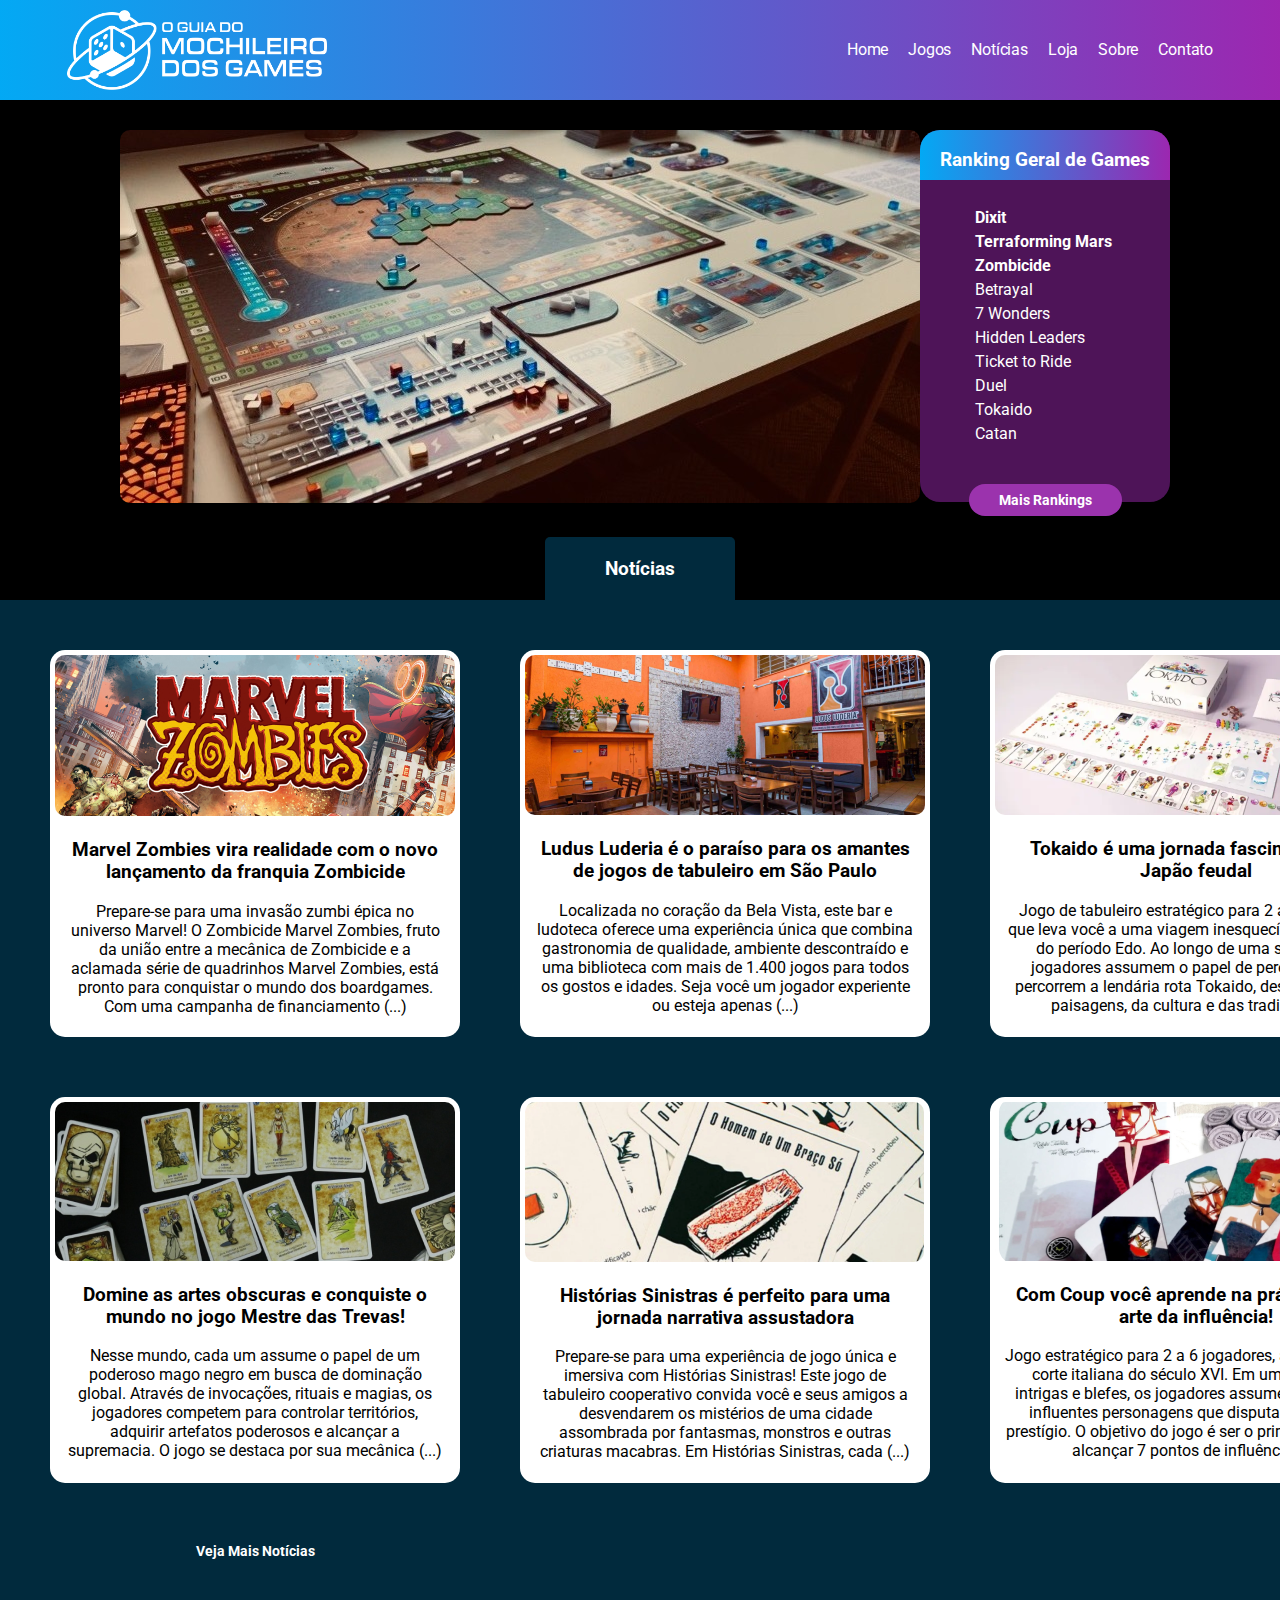
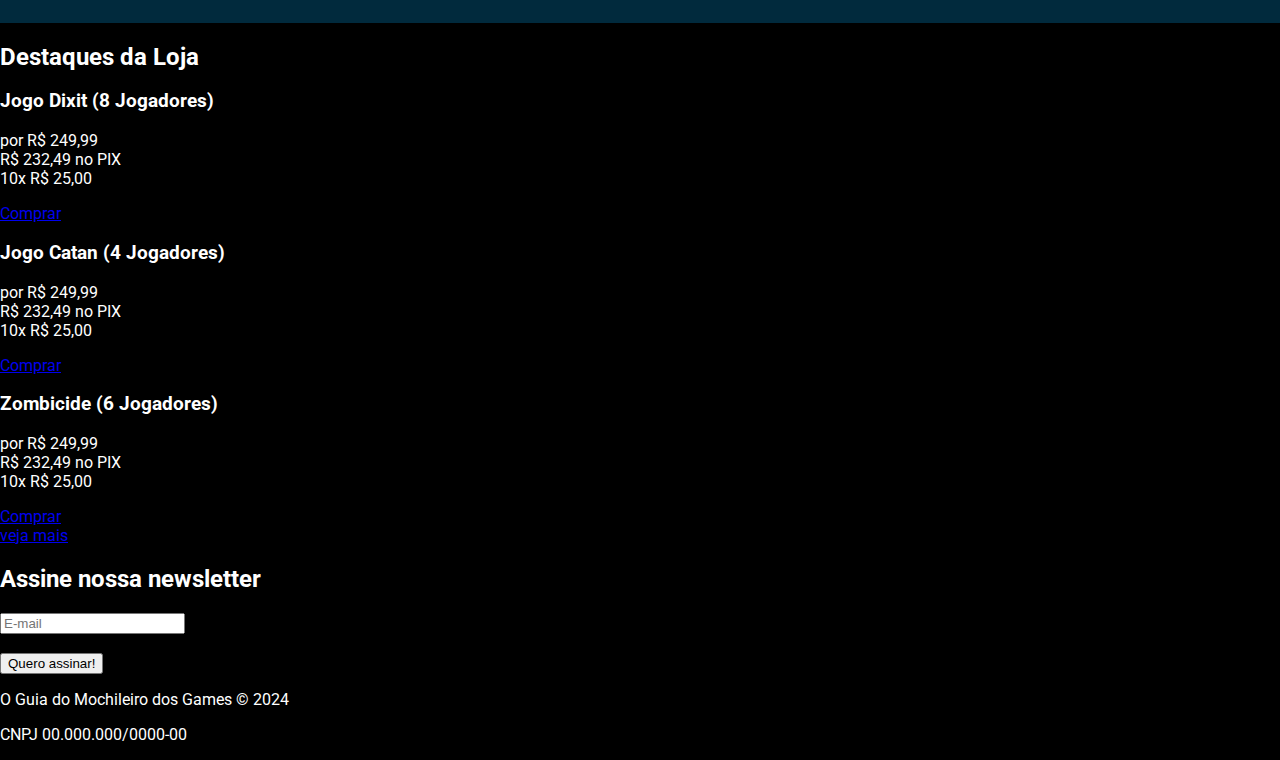
==== index.html @ 2994aa9e "imagens css noticias" ====
<!DOCTYPE html>
<html lang="en">
<head>
    <meta charset="UTF-8">
    <meta name="viewport" content="width=device-width, initial-scale=1.0">
    <meta name="keywords" content="games, jogos, jogos de tabuleiro, boardgames">
    <meta name="description" content="O Guia do Mochileiro dos Games é o seu guia para conhecer os melhores jogos de tabuleiro!">

    <title>O Guia do Mochileiro dos Games - Seu portal de jogos de tabuleiro!</title>
    <link rel="stylesheet" href="styles/styles.css">
    
    <!-- Google Fonts: Roboto Regular 400 -->
    <link rel="preconnect" href="https://fonts.googleapis.com">
    <link rel="preconnect" href="https://fonts.gstatic.com" crossorigin>
    <link href="https://fonts.googleapis.com/css2?family=Roboto&display=swap" rel="stylesheet">
</head>

<body>

    <header>
        <img class="logo-header" src="images/Logo-NegativeWhite.png" alt="Logo Guia do Mochileiro dos Games">
        <nav>
            <ul class="navbar">
                <li><a href="index.html">Home</a></li>
                <li><a href="jogos.html" target="_self">Jogos</a></li>
                <li><a href="noticias.html" target="_self">Notícias</a></li>
                <li><a href="loja.html" target="_self">Loja</a></li>
                <li><a href="sobre.html" target="_self">Sobre</a></li>
                <li><a href="contato.html" target="_self">Contato</a></li>
            </ul>
        </nav>
    </header>

    <main>
        <section class="container-jogos-home">

            <div class="imagem-container">
                  <img src="images/terraforming-mars-image.jpg" alt="Jogo Terraforming Mars">
            </div>

            <div class="ranking-home">
                <div class="titulo-ranking">
                    <h3 class="titulo-ranking-text">Ranking Geral de Games</h3>
                </div>
                <div class="corpo-ranking">
                    <ul>
                        <li class="top-ranking">Dixit</li>
                        <li class="top-ranking">Terraforming Mars</li>
                        <li class="top-ranking">Zombicide</li>
                        <li class="linha-ranking">Betrayal</li>
                        <li class="linha-ranking">7 Wonders</li>
                        <li class="linha-ranking">Hidden Leaders</li>
                        <li class="linha-ranking">Ticket to Ride</li>
                        <li class="linha-ranking">Duel</li>
                        <li class="linha-ranking">Tokaido</li>
                        <li class="linha-ranking">Catan</li>
                    </ul>

                    <div class="botao-home">
                        <a class ="linha-botao-jogos" href="jogos/ranking.html" target="_self">Mais Rankings</a>
                    </div>
                </div>

                
            </div>
        </section>


        <section>
            <article>
                <div class="titulo-noticias">
                <div class="item"> </div>
                <div class="item2"><h3>Notícias</h3></div>
                <div class="item"> </div>
                </div>
                
                <div class="noticias-article">
                <div class="noticia">
                    <img class="img-noticia" src="images/marvel-zombies3.png" alt="Imagem jogo zumbicide marvel">
                        <div class ="text-noticia">
                            <h3>Marvel Zombies vira realidade com o novo lançamento da franquia Zombicide</h3>
                            <p>Prepare-se para uma invasão zumbi épica no universo Marvel! 
                            O Zombicide Marvel Zombies, fruto da união entre a mecânica de Zombicide e a 
                            aclamada série de quadrinhos Marvel Zombies, está pronto para conquistar o mundo 
                            dos boardgames. Com uma campanha de financiamento (...) </p>
                        </div>
                </div>

                <div class="noticia">
                    <img class="img-noticia" src="images/ludus-luderia1.png" alt="Imagem da Ludus Luderia">
                        <div class ="text-noticia">
                            <h3>Ludus Luderia é o paraíso para os amantes de jogos de tabuleiro em São Paulo</h3>
                            <p>Localizada no coração da Bela Vista, este bar e ludoteca oferece uma experiência 
                            única que combina gastronomia de qualidade, ambiente descontraído e uma biblioteca com 
                            mais de 1.400 jogos para todos os gostos e idades. Seja você um jogador experiente ou 
                            esteja apenas (...) </p>
                        </div>
                </div>

                <div class="noticia">
                    <img class="img-noticia" src="images/tokaido1.png" alt="Imagem jogo Tokaido">
                        <div class ="text-noticia">
                            <h3>Tokaido é uma jornada fascinante pelo Japão feudal</h3>
                            <p>Jogo de tabuleiro estratégico para 2 a 4 jogadores que leva você a uma viagem inesquecível 
                            pelo Japão do período Edo. Ao longo de uma semana, os jogadores assumem o papel de peregrinos 
                            que percorrem a lendária rota Tokaido, desfrutando das paisagens, da cultura e das tradições (...) </p>
                        </div>
                </div>

                <div class="noticia">
                    <img class="img-noticia" src="images/mestre-trevas1.png" alt="Imagem jogo Sim Mestre das Trevas">
                        <div class ="text-noticia">
                            <h3>Domine as artes obscuras e conquiste o mundo no jogo Mestre das Trevas!</h3>
                            <p>Nesse mundo, cada um assume o papel de um poderoso mago negro em busca de dominação global. 
                            Através de invocações, rituais e magias, os jogadores competem para controlar territórios, adquirir 
                            artefatos poderosos e alcançar a supremacia. O jogo se destaca por sua mecânica (...) </p>
                        </div>
                </div>

                <div class="noticia">
                    <img class="img-noticia" src="images/historias-sinistras1.png" alt="Imagem jogo Histórias Sinistras">
                        <div class ="text-noticia">
                            <h3>Histórias Sinistras é perfeito para uma jornada narrativa assustadora</h3>
                            <p>Prepare-se para uma experiência de jogo única e imersiva com Histórias Sinistras! Este jogo de 
                            tabuleiro cooperativo convida você e seus amigos a desvendarem os mistérios de uma cidade assombrada 
                            por fantasmas, monstros e outras criaturas macabras. Em Histórias Sinistras, cada (...) </p>
                        </div>
                </div>

                <div class="noticia">
                    <img class="img-noticia" src="images/coup1.png" alt="Imagem jogo Coup">
                        <div class ="text-noticia">
                            <h3>Com Coup você aprende na prática a pura arte da influência!</h3>
                            <p>Jogo estratégico para 2 a 6 jogadores, ambientado na corte italiana do século XVI. Em um cenário de 
                            intrigas e blefes, os jogadores assumem o papel de influentes personagens que disputam o poder e prestígio. 
                            O objetivo do jogo é ser o primeiro jogador a alcançar 7 pontos de influência (...) </p>
                        </div>
                </div>

                <div class="botao-home">
                    <a href="noticias.html" target="_self">Veja Mais Notícias</a>
                </div>
            </div>
            </article>

            <article>
                <h2 class="titulo-destaques">Destaques da Loja</h2>

                <div class="loja-jogo1">
                    <h3 class="titulo-jogo1">Jogo Dixit (8 Jogadores)</h3>
                    <p>por R$ 249,99 <br>
                    R$ 232,49 no PIX <br>
                    10x R$ 25,00</p>
                    
                    <div class="botao-home-comprar">
                        <a href="loja.html" target="_self">Comprar</a>
                    </div>
                </div>

                <div class="loja-jogo2">
                    <h3 class="titulo-jogo2">Jogo Catan (4 Jogadores)</h3>
                    <p>por R$ 249,99 <br>
                    R$ 232,49 no PIX <br>
                    10x R$ 25,00</p>
                    
                    <div class="botao-home-comprar">
                        <a href="loja.html" target="_self">Comprar</a>
                    </div>
                </div>

                <div class="loja-jogo3">
                    <h3 class="titulo-jogo3">Zombicide (6 Jogadores)</h3>
                    <p>por R$ 249,99 <br>
                    R$ 232,49 no PIX <br>
                    10x R$ 25,00</p>
                    
                    <div class="botao-home-comprar">
                        <a href="loja.html" target="_self">Comprar</a>
                    </div>
                </div>


                <div><a href="loja.html" target="_self">veja mais</a></div>
            </article>

            <aside>
                <h2 class="titulo-newsletter">Assine nossa newsletter</h2>
                <form action="/action_page.php">
                    <input type="text" id="lname" name="lname" placeholder="E-mail"><br><br>
                    <input type="submit" value="Quero assinar!">
                </form> 
            </aside>

        </section>
    </main>


    <footer>
        <p>O Guia do Mochileiro dos Games &copy; 2024</p>
        <p>CNPJ 00.000.000/0000-00</p>
    </footer>
</body>
</html>
---- styles/styles.css ----
body{
    margin: 0;
    padding: 0;
    background-color: black;
    font-family: 'Roboto', sans-serif;
    color: white;
}

header{
    display: flex;
    width: auto;
    height: 100px;
    justify-content: center;
    align-items: center;
    gap: 480px; /*gap entre o logo e o menu*/
    flex-shrink: 0;
    background: var(--Degrad, linear-gradient(90deg, #03A9F4 -0.14%, #9C27B0 100.14%));
}

.logo-header{
    width: 260px;
    height: 79.857px;
    justify-content: center;
    align-items: center;
    flex-shrink: 0;
}

.navbar{
    display: flex;
    gap: 20px;
    list-style-type: none;
    color: #FFF;
    text-align: center;
    font-family: Roboto;
    font-size: 16px;
    font-style: normal;
    font-weight: 400;
    line-height: 150%; /* 24px */
    letter-spacing: -0.176px;
}

.navbar a {
    text-decoration: none;
    color: inherit;
}


.container-jogos-home{
    display: grid;
    grid-template-columns: 4fr 1fr;
    grid-template-rows: 1fr;
    margin: 30px 120px;
}

.imagem-container img{
    border-radius: 10px;    
  }

  .ranking-home{
    padding: 0;
    width: 250px;
    height: 372px;
    border-radius: 20px;
    background: #4E1458;
  }

  .top-ranking{
    font-weight: bold;
  }

  .titulo-ranking{
    text-align: center;
    width: 250px;
    height: 50px;
    border-radius: 20px 20px 0px 0px;
    background: var(--Degrad, linear-gradient(90deg, #03A9F4 -0.14%, #9C27B0 100.14%));
    margin: 0;
  }

  .titulo-ranking-text {
    margin: 0;
    padding: 1em;
  }

  .corpo-ranking {
    font-size: 16px;
    padding: 10px 15px;
    display: grid;
    grid-template-columns: 1fr;
    grid-template-rows: 4fr 2fr;
}

  .corpo-ranking li{
    list-style-type: none;
    line-height: 1.5;
  }


  .botao-home {
    padding: 30px;
    text-align: center;
    font-family: Roboto;
    font-size: 14px;
    font-weight: 700;
    line-height: 120%;
  }

  .linha-botao-jogos{
    background-color: #9b33ad;
    padding: 8px 30px;
    border-radius:80px;
    text-align: center;
  }

  .linha-botao-jogos:hover{
    background-color: #552ce9;
    transition-delay: 0.07s;
  }

  .botao-home a {
    text-decoration: none;
    color: inherit;
  }

  .titulo-noticias{
    display: grid;
    grid-template-columns: 2fr 2fr 2fr;
    grid-template-rows: 1fr;
    justify-items: center;
  }


  .item2{
    background-color: #012A3D;
    border-radius: 5px 5px 0px 0px;
    padding: 2px 60px;
  }

  .item{
    background-color: black;
  }

  .noticias-article{
    display: grid;
    grid-template-columns: 1fr 1fr 1fr;
    grid-template-rows: 5fr 5fr 1fr;
    background-color: #012A3D;
    padding: 20px;
  }

  .img-noticia{
    border-radius: 10px;
  }

  .noticia{
    background-color: white;
    margin: 30px;
    padding: 5px;
    border-radius: 15px;
    color: black;
  }
  

  .text-noticia{
    margin: 10px;
    text-align: center;
  }
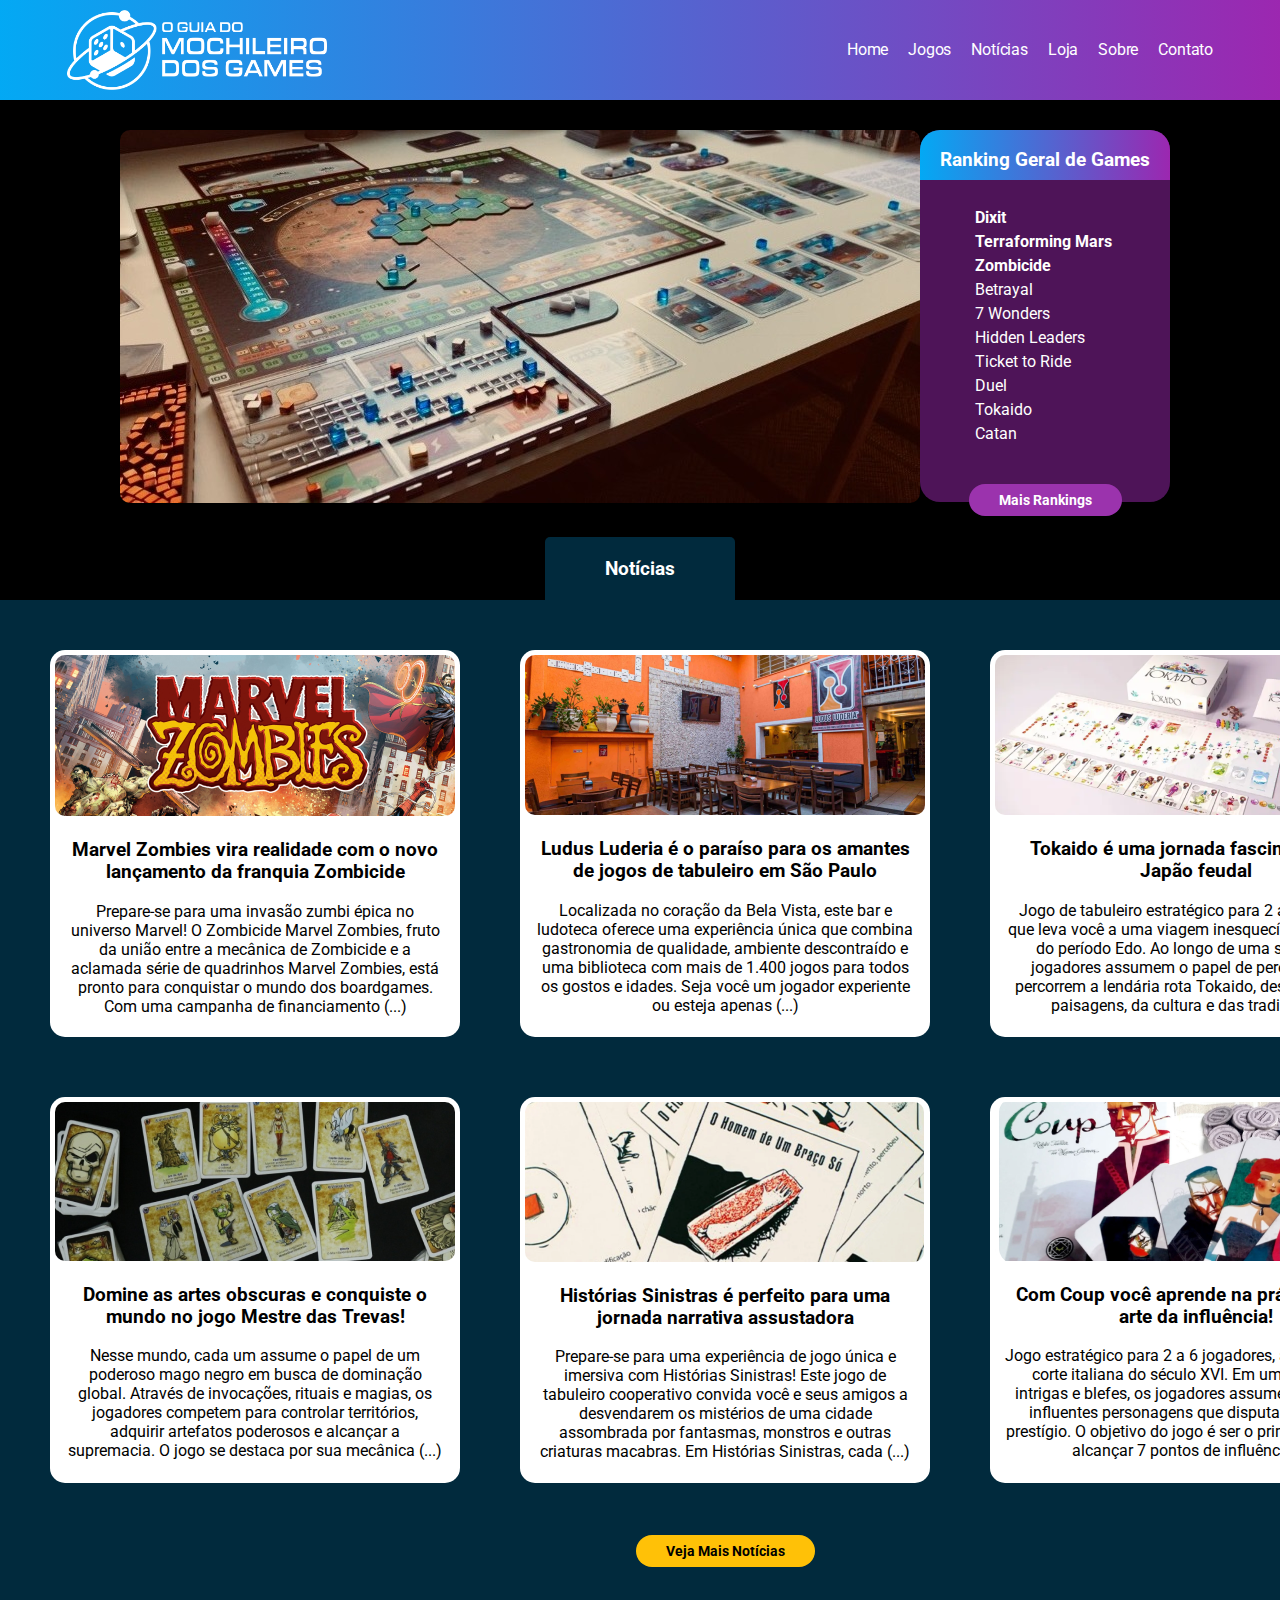
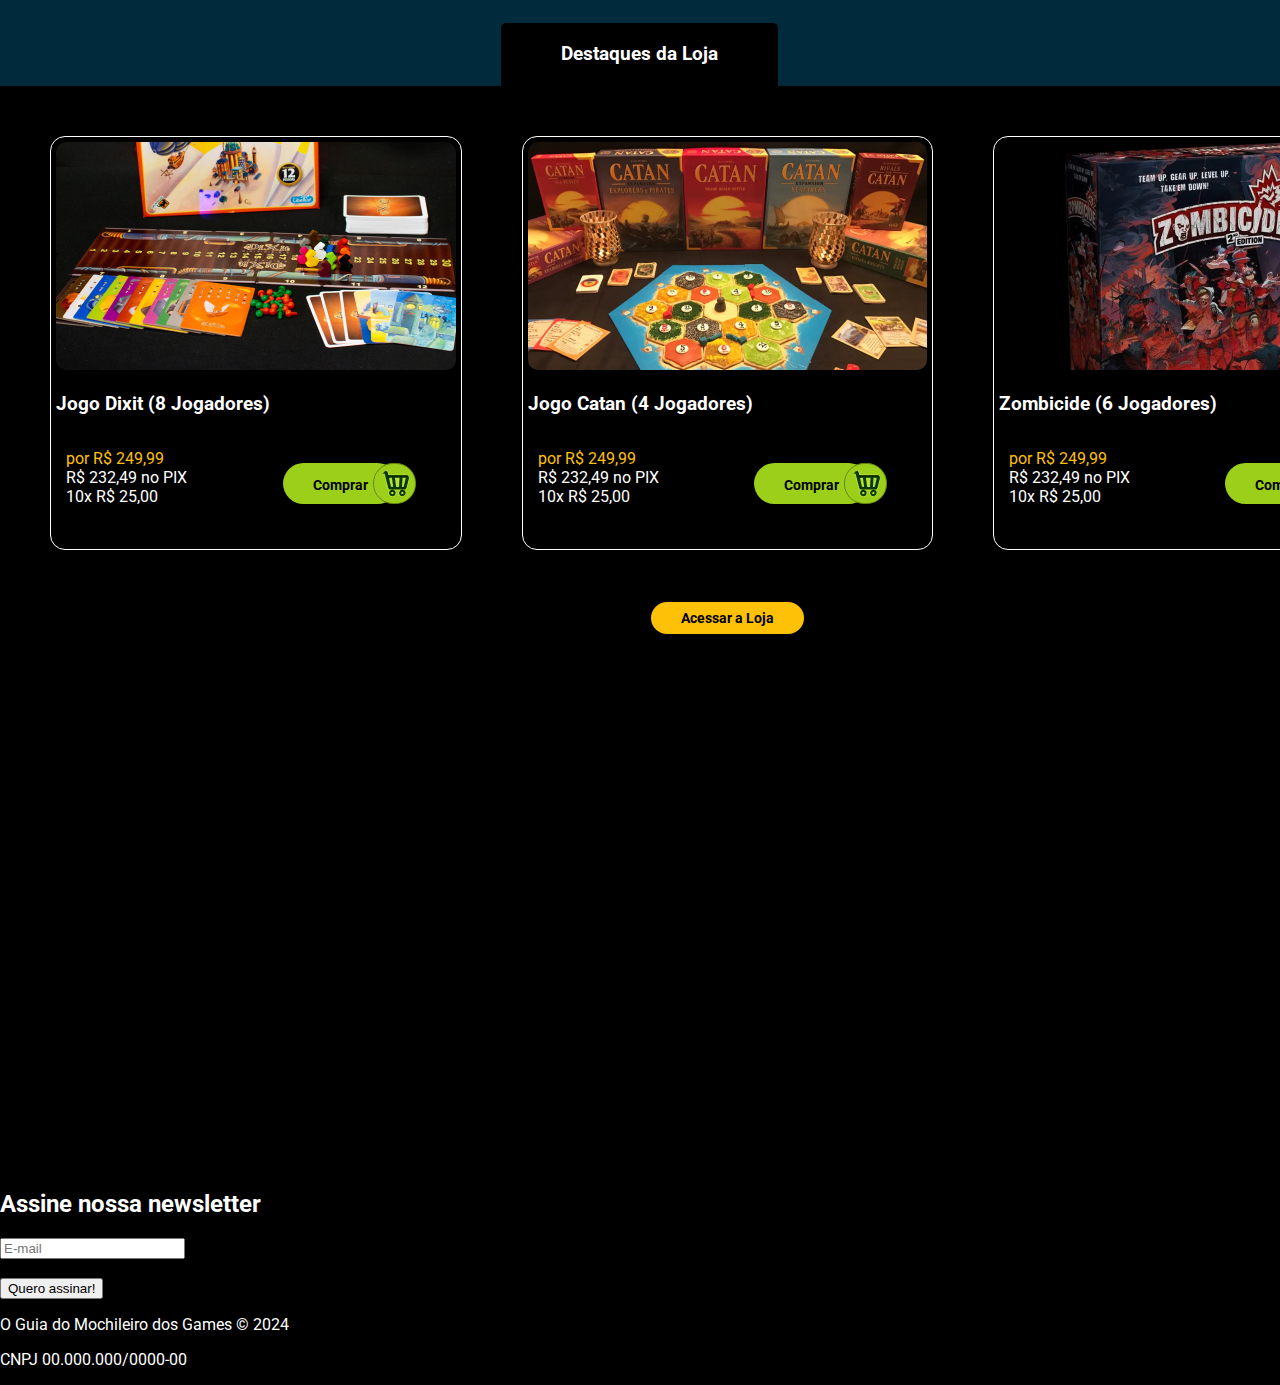
==== commit 2676a2e5: "ajustes no site em css" ====
--- a/index.html
+++ b/index.html
@@ -69,9 +69,9 @@
         <section>
             <article>
                 <div class="titulo-noticias">
-                <div class="item"> </div>
-                <div class="item2"><h3>Notícias</h3></div>
-                <div class="item"> </div>
+                    <div class="item"> </div>
+                    <div class="item2"><h3>Notícias</h3></div>
+                    <div class="item"> </div>
                 </div>
                 
                 <div class="noticias-article">
@@ -137,50 +137,75 @@
                         </div>
                 </div>
 
-                <div class="botao-home">
-                    <a href="noticias.html" target="_self">Veja Mais Notícias</a>
-                </div>
+                    <div> </div>
+                    <div class="botao-home-2">
+                        <a class ="linha-botao-jogos-2" href="noticias.html" target="_self">Veja Mais Notícias</a>
+                    </div>
+                    <div> </div>
             </div>
             </article>
 
+
+
             <article>
-                <h2 class="titulo-destaques">Destaques da Loja</h2>
-
-                <div class="loja-jogo1">
-                    <h3 class="titulo-jogo1">Jogo Dixit (8 Jogadores)</h3>
-                    <p>por R$ 249,99 <br>
-                    R$ 232,49 no PIX <br>
-                    10x R$ 25,00</p>
-                    
-                    <div class="botao-home-comprar">
-                        <a href="loja.html" target="_self">Comprar</a>
-                    </div>
-                </div>
-
-                <div class="loja-jogo2">
-                    <h3 class="titulo-jogo2">Jogo Catan (4 Jogadores)</h3>
-                    <p>por R$ 249,99 <br>
-                    R$ 232,49 no PIX <br>
-                    10x R$ 25,00</p>
-                    
-                    <div class="botao-home-comprar">
-                        <a href="loja.html" target="_self">Comprar</a>
-                    </div>
-                </div>
-
-                <div class="loja-jogo3">
-                    <h3 class="titulo-jogo3">Zombicide (6 Jogadores)</h3>
-                    <p>por R$ 249,99 <br>
-                    R$ 232,49 no PIX <br>
-                    10x R$ 25,00</p>
-                    
-                    <div class="botao-home-comprar">
-                        <a href="loja.html" target="_self">Comprar</a>
-                    </div>
-                </div>
-
-
-                <div><a href="loja.html" target="_self">veja mais</a></div>
+                <div class="titulo-destaques">
+                    <div class="item3"> </div>
+                    <div class="item4"><h3>Destaques da Loja</h3></div>
+                    <div class="item3"> </div>
+                </div>
+                
+                <div class="loja-article">
+
+                    <div class="loja-jogo">
+                        <img class="img-loja" src="images/dixit1.png" alt="Imagem jogo Dixit">
+                            <h3 class="titulo-jogo1">Jogo Dixit (8 Jogadores)</h3>
+                            <div class="text-destaque">
+                                <p><span class="preco-antigo">por R$ 249,99 </span> <br>
+                                R$ 232,49 no PIX <br>
+                                10x R$ 25,00</p>
+                                <div class="botao-home-comprar">
+                                    <a class ="linha-botao-comprar"  href="loja.html" target="_self">Comprar</a>
+                                    <img class="img-carrinho" src="images/carrinho.png" alt="Imagem carrinho de compras">
+                                </div>
+                            </div>
+
+                    </div>
+
+                    <div class="loja-jogo">
+                        <img class="img-loja" src="images/catan1.png" alt="Imagem jogo Catan">
+                            <h3 class="titulo-jogo2">Jogo Catan (4 Jogadores)</h3>
+                            <div class="text-destaque">
+                                <p><span class="preco-antigo">por R$ 249,99</span> <br>
+                                R$ 232,49 no PIX <br>
+                                10x R$ 25,00</p>
+                                <div class="botao-home-comprar">
+                                    <a class ="linha-botao-comprar" href="loja.html" target="_self">Comprar</a>
+                                    <img class="img-carrinho" src="images/carrinho.png" alt="Imagem carrinho de compras">
+                                </div>
+                            </div>
+                    </div>
+
+                    <div class="loja-jogo">
+                        <img class="img-loja" src="images/zombicide1.png" alt="Imagem jogo Zombicide">
+                            <h3 class="titulo-jogo3">Zombicide (6 Jogadores)</h3>
+                            <div class="text-destaque">
+                                <p><span class="preco-antigo">por R$ 249,99</span> <br>
+                                R$ 232,49 no PIX <br>
+                                10x R$ 25,00</p>
+                                <div class="botao-home-comprar">
+                                    <a class ="linha-botao-comprar" href="loja.html" target="_self">Comprar</a>
+                                    <img class="img-carrinho" src="images/carrinho.png" alt="Imagem carrinho de compras">
+                                </div>
+                            </div>                    
+                    </div>
+
+                    <div> </div>
+                    <div class="botao-loja-2">
+                        <a class ="linha-botao-loja-2" href="loja.html" target="_self">Acessar a Loja</a>
+                    </div>
+                    <div> </div>
+
+                </div>
             </article>
 
             <aside>
--- a/styles/styles.css
+++ b/styles/styles.css
@@ -164,4 +164,143 @@
   .text-noticia{
     margin: 10px;
     text-align: center;
-  }+  }
+
+  .linha-botao-jogos-2{
+    background-color: #FFC107;
+    padding: 8px 30px;
+    border-radius:30px;
+    text-align: center;
+    align-items: center;
+  }
+
+  .linha-botao-jogos-2:hover{
+    background-color: #836200;
+    transition-delay: 0.07s;
+  }
+
+  .botao-home-2 {
+    padding: 30px;
+    text-align: center;
+    font-family: Roboto;
+    font-size: 14px;
+    font-weight: 700;
+    line-height: 120%;
+  }
+
+  .botao-home-2 a {
+    text-decoration: none;
+    color: black;
+  }
+
+    .titulo-destaques{
+    background-color: #012A3D;
+    display: grid;
+    grid-template-columns: 2fr 2fr 2fr;
+    grid-template-rows: 1fr;
+    justify-items: center;
+  }
+
+
+  .item4{
+    background-color: black;
+    border-radius: 5px 5px 0px 0px;
+    padding: 2px 60px;
+  }
+
+  .loja-article{
+    display: grid;
+    grid-template-columns: 1fr 1fr 1fr;
+    grid-template-rows: 5fr 5fr 1fr;
+    padding: 20px;
+    justify-items: center;
+  }
+
+  .loja-jogo{
+    border: 0.5px solid white;
+    margin: 30px;
+    border-radius: 15px;
+    padding: 5px;
+    color: white;
+  }
+
+  .img-loja{
+    border-radius: 10px;
+  }
+
+  .text-destaque{
+    margin: 10px;
+  }
+
+  .preco-antigo{
+    color:#FFC107;
+  }
+
+  .text-destaque{
+    display: grid;
+    grid-template-columns: 5fr 3fr;
+  }
+
+  .linha-botao-comprar{
+    background-color: #9CCF19;
+    padding: 8px 30px;
+    border-radius:30px;
+    text-align: center;
+  }
+
+  .linha-botao-comprar:hover{
+    background-color: #668712;
+    transition-delay: 0.07s;
+  }
+
+  .botao-home-comprar {
+    display: flex;
+    padding: 30px;
+    text-align: center;
+    font-family: Roboto;
+    font-size: 14px;
+    font-weight: 700;
+    line-height: 120%;
+  }
+
+  .botao-home-comprar a {
+    align-content: center;
+    text-decoration: none;
+    color: black;
+    padding-top: 11px;
+  }
+
+  .img-carrinho{
+    background-color:#9CCF19;
+    border-radius: 20px;
+    padding: 5px;
+    margin-left: -25px;
+    border: 0.2px solid #668712; 
+  }
+
+
+  .linha-botao-loja-2{
+    background-color: #FFC107;
+    padding: 8px 30px;
+    border-radius:30px;
+    text-align: center;
+  }
+
+  .linha-botao-loja-2:hover{
+    background-color: #836200;
+    transition-delay: 0.07s;
+  }
+
+  .botao-loja-2 {
+    padding: 30px;
+    text-align: center;
+    font-family: Roboto;
+    font-size: 14px;
+    font-weight: 700;
+    line-height: 120%;
+  }
+
+  .botao-loja-2 a {
+    text-decoration: none;
+    color: black;
+  }
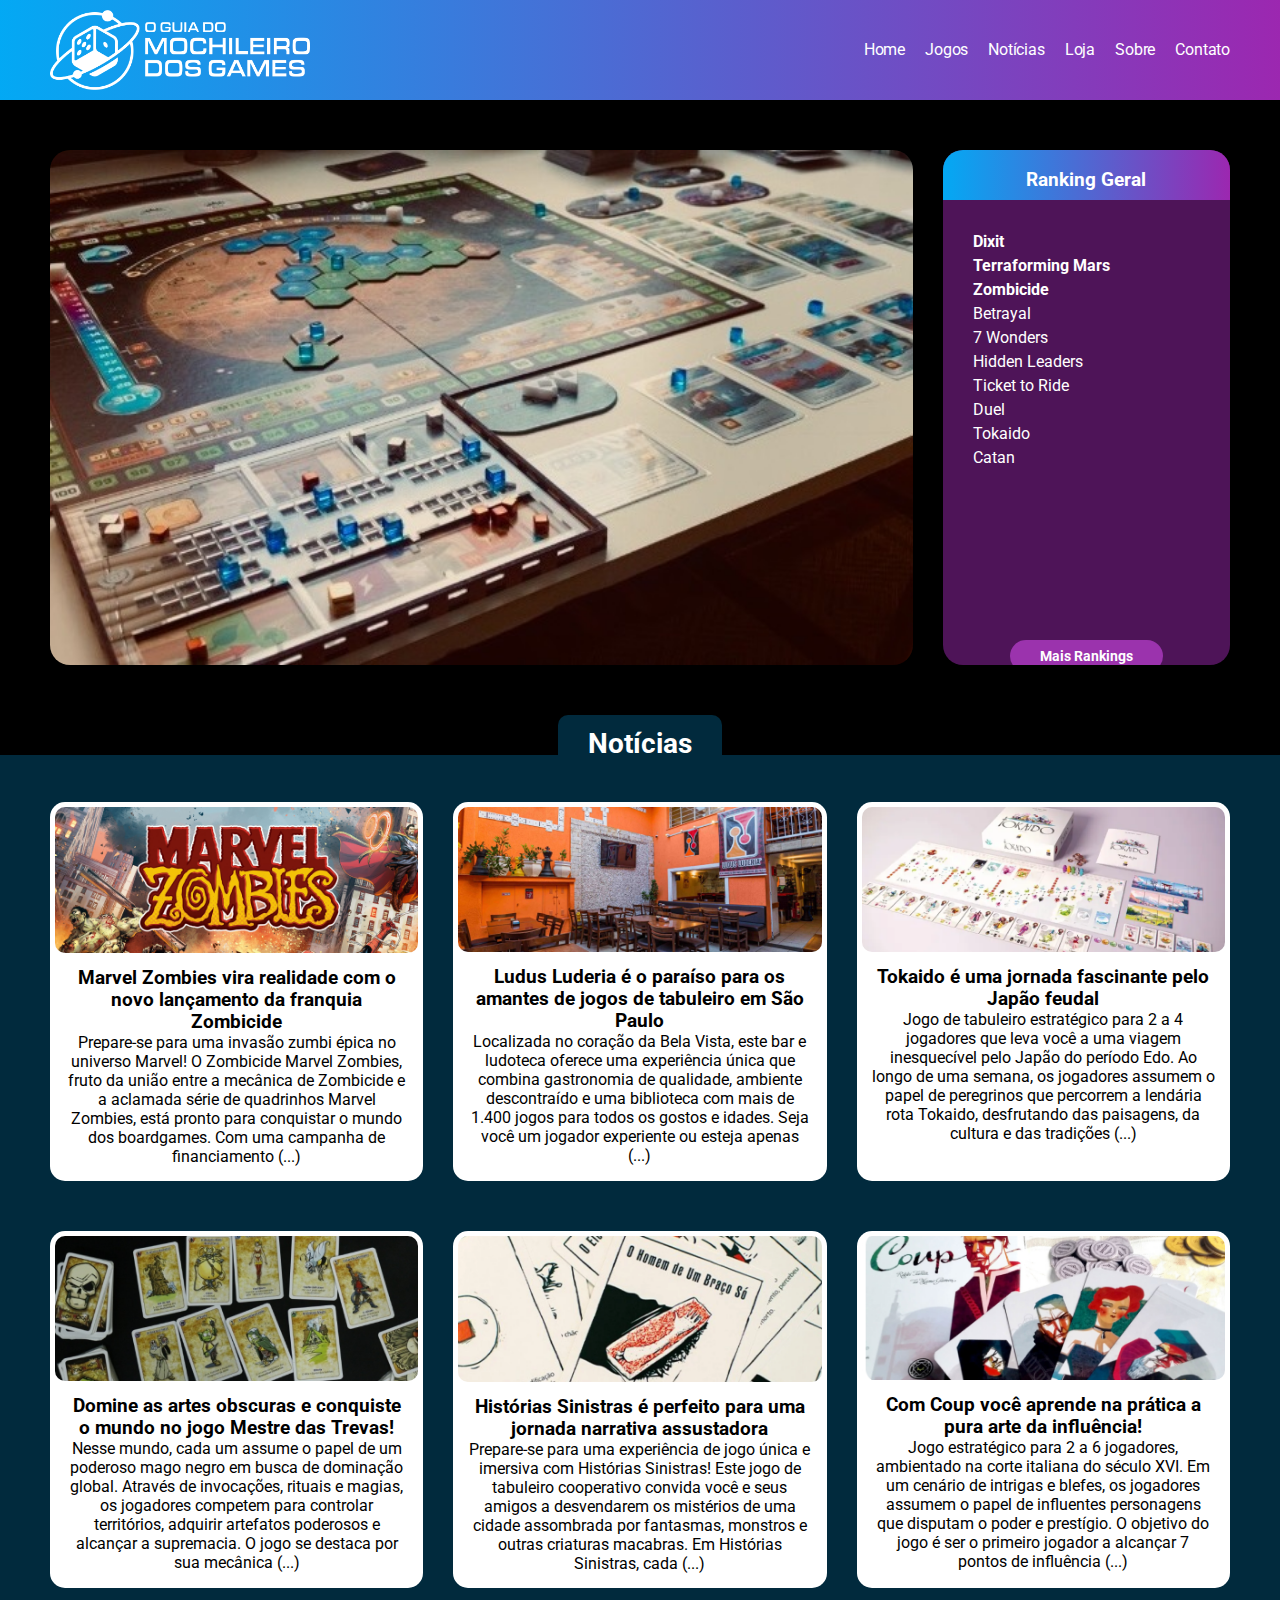
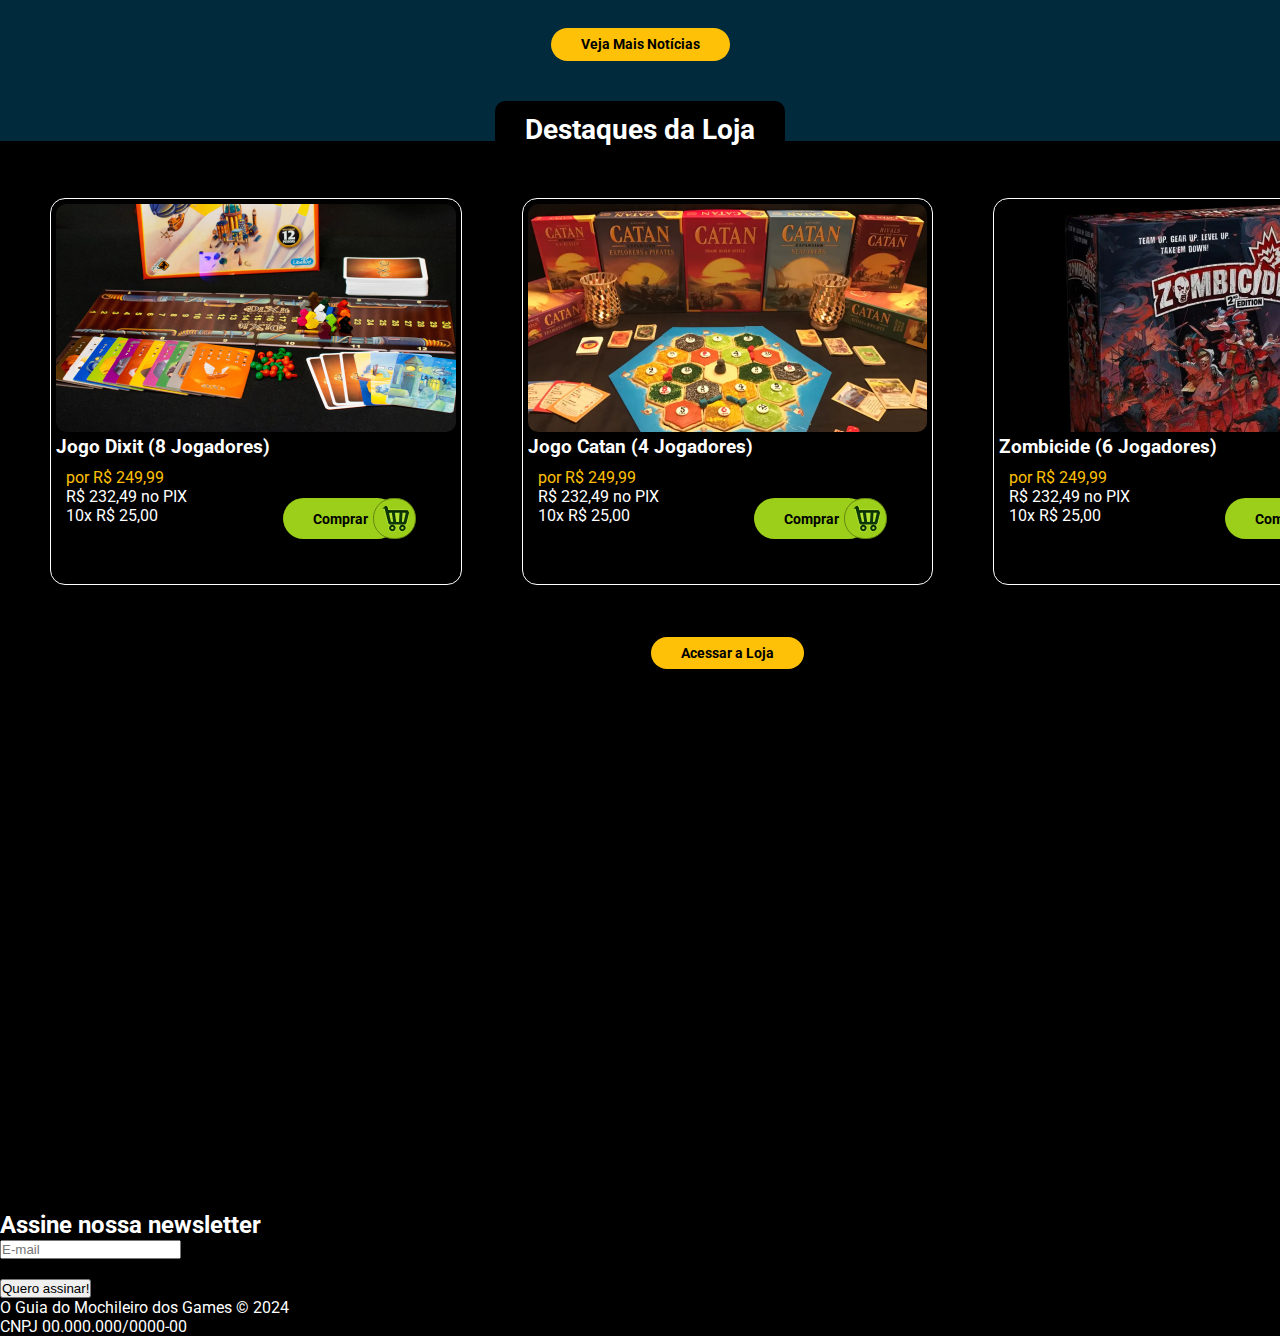
==== commit 7783b326: "site mais responsivo" ====
--- a/index.html
+++ b/index.html
@@ -8,7 +8,7 @@
 
     <title>O Guia do Mochileiro dos Games - Seu portal de jogos de tabuleiro!</title>
     <link rel="stylesheet" href="styles/styles.css">
-    
+    <link rel="shortcut icon" href="images/favicon/favicon.ico">
     <!-- Google Fonts: Roboto Regular 400 -->
     <link rel="preconnect" href="https://fonts.googleapis.com">
     <link rel="preconnect" href="https://fonts.gstatic.com" crossorigin>
@@ -18,195 +18,209 @@
 <body>
 
     <header>
-        <img class="logo-header" src="images/Logo-NegativeWhite.png" alt="Logo Guia do Mochileiro dos Games">
-        <nav>
-            <ul class="navbar">
-                <li><a href="index.html">Home</a></li>
-                <li><a href="jogos.html" target="_self">Jogos</a></li>
-                <li><a href="noticias.html" target="_self">Notícias</a></li>
-                <li><a href="loja.html" target="_self">Loja</a></li>
-                <li><a href="sobre.html" target="_self">Sobre</a></li>
-                <li><a href="contato.html" target="_self">Contato</a></li>
-            </ul>
-        </nav>
+        <div class="header-container">
+            <img class="logo-header" src="images/Logo-NegativeWhite.png" alt="Logo Guia do Mochileiro dos Games">
+            <nav>
+                <ul class="navbar">
+                    <li><a href="index.html">Home</a></li>
+                    <li><a href="jogos.html" target="_self">Jogos</a></li>
+                    <li><a href="noticias.html" target="_self">Notícias</a></li>
+                    <li><a href="loja.html" target="_self">Loja</a></li>
+                    <li><a href="sobre.html" target="_self">Sobre</a></li>
+                    <li><a href="contato.html" target="_self">Contato</a></li>
+                </ul>
+            </nav>
+        </div>
     </header>
 
     <main>
-        <section class="container-jogos-home">
-
-            <div class="imagem-container">
-                  <img src="images/terraforming-mars-image.jpg" alt="Jogo Terraforming Mars">
+        <section id="destaques">
+            <div class="container-jogos-home">
+
+                <div class="destaque-carrossel">
+                    <div class="destaque-jogo"></div>
+                </div>
+    
+                <div class="ranking-home">
+                    <div class="titulo-ranking">
+                        <h3 class="titulo-ranking-text">Ranking Geral</h3>
+                    </div>
+                    <div class="corpo-ranking">
+                        <ul>
+                            <li class="top-ranking">Dixit</li>
+                            <li class="top-ranking">Terraforming Mars</li>
+                            <li class="top-ranking">Zombicide</li>
+                            <li class="linha-ranking">Betrayal</li>
+                            <li class="linha-ranking">7 Wonders</li>
+                            <li class="linha-ranking">Hidden Leaders</li>
+                            <li class="linha-ranking">Ticket to Ride</li>
+                            <li class="linha-ranking">Duel</li>
+                            <li class="linha-ranking">Tokaido</li>
+                            <li class="linha-ranking">Catan</li>
+                        </ul>
+    
+                        <div class="botao-home">
+                            <a class ="linha-botao-jogos" href="jogos/ranking.html" target="_self">Mais Rankings</a>
+                        </div>
+                    </div>
+                    
+                </div>
+
             </div>
-
-            <div class="ranking-home">
-                <div class="titulo-ranking">
-                    <h3 class="titulo-ranking-text">Ranking Geral de Games</h3>
-                </div>
-                <div class="corpo-ranking">
-                    <ul>
-                        <li class="top-ranking">Dixit</li>
-                        <li class="top-ranking">Terraforming Mars</li>
-                        <li class="top-ranking">Zombicide</li>
-                        <li class="linha-ranking">Betrayal</li>
-                        <li class="linha-ranking">7 Wonders</li>
-                        <li class="linha-ranking">Hidden Leaders</li>
-                        <li class="linha-ranking">Ticket to Ride</li>
-                        <li class="linha-ranking">Duel</li>
-                        <li class="linha-ranking">Tokaido</li>
-                        <li class="linha-ranking">Catan</li>
-                    </ul>
-
-                    <div class="botao-home">
-                        <a class ="linha-botao-jogos" href="jogos/ranking.html" target="_self">Mais Rankings</a>
-                    </div>
-                </div>
-
+        </section>
+
+
+        <section id="noticias">
+            <div class="noticias-container">
+                <article>
+                    
+                    <div class="titulo">
+                        <h3>Notícias</h3>
+                    </div>
+                    
+                    <div class="noticias-article">
+
+                        <div class="noticia">
+                            <img class="img-noticia" src="images/marvel-zombies3.png" alt="Imagem jogo zumbicide marvel">
+                                <div class ="text-noticia">
+                                    <h3>Marvel Zombies vira realidade com o novo lançamento da franquia Zombicide</h3>
+                                    <p>Prepare-se para uma invasão zumbi épica no universo Marvel! 
+                                    O Zombicide Marvel Zombies, fruto da união entre a mecânica de Zombicide e a 
+                                    aclamada série de quadrinhos Marvel Zombies, está pronto para conquistar o mundo 
+                                    dos boardgames. Com uma campanha de financiamento (...) </p>
+                                </div>
+                        </div>
+        
+                        <div class="noticia">
+                            <img class="img-noticia" src="images/ludus-luderia1.png" alt="Imagem da Ludus Luderia">
+                                <div class ="text-noticia">
+                                    <h3>Ludus Luderia é o paraíso para os amantes de jogos de tabuleiro em São Paulo</h3>
+                                    <p>Localizada no coração da Bela Vista, este bar e ludoteca oferece uma experiência 
+                                    única que combina gastronomia de qualidade, ambiente descontraído e uma biblioteca com 
+                                    mais de 1.400 jogos para todos os gostos e idades. Seja você um jogador experiente ou 
+                                    esteja apenas (...) </p>
+                                </div>
+                        </div>
+        
+                        <div class="noticia">
+                            <img class="img-noticia" src="images/tokaido1.png" alt="Imagem jogo Tokaido">
+                                <div class ="text-noticia">
+                                    <h3>Tokaido é uma jornada fascinante pelo Japão feudal</h3>
+                                    <p>Jogo de tabuleiro estratégico para 2 a 4 jogadores que leva você a uma viagem inesquecível 
+                                    pelo Japão do período Edo. Ao longo de uma semana, os jogadores assumem o papel de peregrinos 
+                                    que percorrem a lendária rota Tokaido, desfrutando das paisagens, da cultura e das tradições (...) </p>
+                                </div>
+                        </div>
+        
+                        <div class="noticia">
+                            <img class="img-noticia" src="images/mestre-trevas1.png" alt="Imagem jogo Sim Mestre das Trevas">
+                                <div class ="text-noticia">
+                                    <h3>Domine as artes obscuras e conquiste o mundo no jogo Mestre das Trevas!</h3>
+                                    <p>Nesse mundo, cada um assume o papel de um poderoso mago negro em busca de dominação global. 
+                                    Através de invocações, rituais e magias, os jogadores competem para controlar territórios, adquirir 
+                                    artefatos poderosos e alcançar a supremacia. O jogo se destaca por sua mecânica (...) </p>
+                                </div>
+                        </div>
+        
+                        <div class="noticia">
+                            <img class="img-noticia" src="images/historias-sinistras1.png" alt="Imagem jogo Histórias Sinistras">
+                                <div class ="text-noticia">
+                                    <h3>Histórias Sinistras é perfeito para uma jornada narrativa assustadora</h3>
+                                    <p>Prepare-se para uma experiência de jogo única e imersiva com Histórias Sinistras! Este jogo de 
+                                    tabuleiro cooperativo convida você e seus amigos a desvendarem os mistérios de uma cidade assombrada 
+                                    por fantasmas, monstros e outras criaturas macabras. Em Histórias Sinistras, cada (...) </p>
+                                </div>
+                        </div>
+        
+                        <div class="noticia">
+                            <img class="img-noticia" src="images/coup1.png" alt="Imagem jogo Coup">
+                                <div class ="text-noticia">
+                                    <h3>Com Coup você aprende na prática a pura arte da influência!</h3>
+                                    <p>Jogo estratégico para 2 a 6 jogadores, ambientado na corte italiana do século XVI. Em um cenário de 
+                                    intrigas e blefes, os jogadores assumem o papel de influentes personagens que disputam o poder e prestígio. 
+                                    O objetivo do jogo é ser o primeiro jogador a alcançar 7 pontos de influência (...) </p>
+                                </div>
+                        </div>
+
+                    </div>
+                        
+                    <div class="botao-home-2">
+                            <a class ="linha-botao-jogos-2" href="noticias.html" target="_self">Veja Mais Notícias</a>
+                    </div>
+
+                </article>
                 
             </div>
-        </section>
-
-
-        <section>
-            <article>
-                <div class="titulo-noticias">
-                    <div class="item"> </div>
-                    <div class="item2"><h3>Notícias</h3></div>
-                    <div class="item"> </div>
-                </div>
-                
-                <div class="noticias-article">
-                <div class="noticia">
-                    <img class="img-noticia" src="images/marvel-zombies3.png" alt="Imagem jogo zumbicide marvel">
-                        <div class ="text-noticia">
-                            <h3>Marvel Zombies vira realidade com o novo lançamento da franquia Zombicide</h3>
-                            <p>Prepare-se para uma invasão zumbi épica no universo Marvel! 
-                            O Zombicide Marvel Zombies, fruto da união entre a mecânica de Zombicide e a 
-                            aclamada série de quadrinhos Marvel Zombies, está pronto para conquistar o mundo 
-                            dos boardgames. Com uma campanha de financiamento (...) </p>
-                        </div>
-                </div>
-
-                <div class="noticia">
-                    <img class="img-noticia" src="images/ludus-luderia1.png" alt="Imagem da Ludus Luderia">
-                        <div class ="text-noticia">
-                            <h3>Ludus Luderia é o paraíso para os amantes de jogos de tabuleiro em São Paulo</h3>
-                            <p>Localizada no coração da Bela Vista, este bar e ludoteca oferece uma experiência 
-                            única que combina gastronomia de qualidade, ambiente descontraído e uma biblioteca com 
-                            mais de 1.400 jogos para todos os gostos e idades. Seja você um jogador experiente ou 
-                            esteja apenas (...) </p>
-                        </div>
-                </div>
-
-                <div class="noticia">
-                    <img class="img-noticia" src="images/tokaido1.png" alt="Imagem jogo Tokaido">
-                        <div class ="text-noticia">
-                            <h3>Tokaido é uma jornada fascinante pelo Japão feudal</h3>
-                            <p>Jogo de tabuleiro estratégico para 2 a 4 jogadores que leva você a uma viagem inesquecível 
-                            pelo Japão do período Edo. Ao longo de uma semana, os jogadores assumem o papel de peregrinos 
-                            que percorrem a lendária rota Tokaido, desfrutando das paisagens, da cultura e das tradições (...) </p>
-                        </div>
-                </div>
-
-                <div class="noticia">
-                    <img class="img-noticia" src="images/mestre-trevas1.png" alt="Imagem jogo Sim Mestre das Trevas">
-                        <div class ="text-noticia">
-                            <h3>Domine as artes obscuras e conquiste o mundo no jogo Mestre das Trevas!</h3>
-                            <p>Nesse mundo, cada um assume o papel de um poderoso mago negro em busca de dominação global. 
-                            Através de invocações, rituais e magias, os jogadores competem para controlar territórios, adquirir 
-                            artefatos poderosos e alcançar a supremacia. O jogo se destaca por sua mecânica (...) </p>
-                        </div>
-                </div>
-
-                <div class="noticia">
-                    <img class="img-noticia" src="images/historias-sinistras1.png" alt="Imagem jogo Histórias Sinistras">
-                        <div class ="text-noticia">
-                            <h3>Histórias Sinistras é perfeito para uma jornada narrativa assustadora</h3>
-                            <p>Prepare-se para uma experiência de jogo única e imersiva com Histórias Sinistras! Este jogo de 
-                            tabuleiro cooperativo convida você e seus amigos a desvendarem os mistérios de uma cidade assombrada 
-                            por fantasmas, monstros e outras criaturas macabras. Em Histórias Sinistras, cada (...) </p>
-                        </div>
-                </div>
-
-                <div class="noticia">
-                    <img class="img-noticia" src="images/coup1.png" alt="Imagem jogo Coup">
-                        <div class ="text-noticia">
-                            <h3>Com Coup você aprende na prática a pura arte da influência!</h3>
-                            <p>Jogo estratégico para 2 a 6 jogadores, ambientado na corte italiana do século XVI. Em um cenário de 
-                            intrigas e blefes, os jogadores assumem o papel de influentes personagens que disputam o poder e prestígio. 
-                            O objetivo do jogo é ser o primeiro jogador a alcançar 7 pontos de influência (...) </p>
-                        </div>
-                </div>
-
-                    <div> </div>
-                    <div class="botao-home-2">
-                        <a class ="linha-botao-jogos-2" href="noticias.html" target="_self">Veja Mais Notícias</a>
-                    </div>
-                    <div> </div>
+
+        </section>
+
+        <section id="loja">
+
+            <div class="loja-container">
+                <article>
+
+                    <div class="titulo">
+                        <h3>Destaques da Loja</h3>
+                    </div>
+                    
+                    <div class="loja-article">
+    
+                        <div class="loja-jogo">
+                            <img class="img-loja" src="images/dixit1.png" alt="Imagem jogo Dixit">
+                                <h3 class="titulo-jogo1">Jogo Dixit (8 Jogadores)</h3>
+                                <div class="text-destaque">
+                                    <p><span class="preco-antigo">por R$ 249,99 </span> <br>
+                                    R$ 232,49 no PIX <br>
+                                    10x R$ 25,00</p>
+                                    <div class="botao-home-comprar">
+                                        <a class ="linha-botao-comprar"  href="loja.html" target="_self">Comprar</a>
+                                        <img class="img-carrinho" src="images/carrinho.png" alt="Imagem carrinho de compras">
+                                    </div>
+                                </div>
+    
+                        </div>
+    
+                        <div class="loja-jogo">
+                            <img class="img-loja" src="images/catan1.png" alt="Imagem jogo Catan">
+                                <h3 class="titulo-jogo2">Jogo Catan (4 Jogadores)</h3>
+                                <div class="text-destaque">
+                                    <p><span class="preco-antigo">por R$ 249,99</span> <br>
+                                    R$ 232,49 no PIX <br>
+                                    10x R$ 25,00</p>
+                                    <div class="botao-home-comprar">
+                                        <a class ="linha-botao-comprar" href="loja.html" target="_self">Comprar</a>
+                                        <img class="img-carrinho" src="images/carrinho.png" alt="Imagem carrinho de compras">
+                                    </div>
+                                </div>
+                        </div>
+    
+                        <div class="loja-jogo">
+                            <img class="img-loja" src="images/zombicide1.png" alt="Imagem jogo Zombicide">
+                                <h3 class="titulo-jogo3">Zombicide (6 Jogadores)</h3>
+                                <div class="text-destaque">
+                                    <p><span class="preco-antigo">por R$ 249,99</span> <br>
+                                    R$ 232,49 no PIX <br>
+                                    10x R$ 25,00</p>
+                                    <div class="botao-home-comprar">
+                                        <a class ="linha-botao-comprar" href="loja.html" target="_self">Comprar</a>
+                                        <img class="img-carrinho" src="images/carrinho.png" alt="Imagem carrinho de compras">
+                                    </div>
+                                </div>                    
+                        </div>
+    
+                        <div> </div>
+                        <div class="botao-loja-2">
+                            <a class ="linha-botao-loja-2" href="loja.html" target="_self">Acessar a Loja</a>
+                        </div>
+                        <div> </div>
+    
+                    </div>
+                </article>
+
             </div>
-            </article>
-
-
-
-            <article>
-                <div class="titulo-destaques">
-                    <div class="item3"> </div>
-                    <div class="item4"><h3>Destaques da Loja</h3></div>
-                    <div class="item3"> </div>
-                </div>
-                
-                <div class="loja-article">
-
-                    <div class="loja-jogo">
-                        <img class="img-loja" src="images/dixit1.png" alt="Imagem jogo Dixit">
-                            <h3 class="titulo-jogo1">Jogo Dixit (8 Jogadores)</h3>
-                            <div class="text-destaque">
-                                <p><span class="preco-antigo">por R$ 249,99 </span> <br>
-                                R$ 232,49 no PIX <br>
-                                10x R$ 25,00</p>
-                                <div class="botao-home-comprar">
-                                    <a class ="linha-botao-comprar"  href="loja.html" target="_self">Comprar</a>
-                                    <img class="img-carrinho" src="images/carrinho.png" alt="Imagem carrinho de compras">
-                                </div>
-                            </div>
-
-                    </div>
-
-                    <div class="loja-jogo">
-                        <img class="img-loja" src="images/catan1.png" alt="Imagem jogo Catan">
-                            <h3 class="titulo-jogo2">Jogo Catan (4 Jogadores)</h3>
-                            <div class="text-destaque">
-                                <p><span class="preco-antigo">por R$ 249,99</span> <br>
-                                R$ 232,49 no PIX <br>
-                                10x R$ 25,00</p>
-                                <div class="botao-home-comprar">
-                                    <a class ="linha-botao-comprar" href="loja.html" target="_self">Comprar</a>
-                                    <img class="img-carrinho" src="images/carrinho.png" alt="Imagem carrinho de compras">
-                                </div>
-                            </div>
-                    </div>
-
-                    <div class="loja-jogo">
-                        <img class="img-loja" src="images/zombicide1.png" alt="Imagem jogo Zombicide">
-                            <h3 class="titulo-jogo3">Zombicide (6 Jogadores)</h3>
-                            <div class="text-destaque">
-                                <p><span class="preco-antigo">por R$ 249,99</span> <br>
-                                R$ 232,49 no PIX <br>
-                                10x R$ 25,00</p>
-                                <div class="botao-home-comprar">
-                                    <a class ="linha-botao-comprar" href="loja.html" target="_self">Comprar</a>
-                                    <img class="img-carrinho" src="images/carrinho.png" alt="Imagem carrinho de compras">
-                                </div>
-                            </div>                    
-                    </div>
-
-                    <div> </div>
-                    <div class="botao-loja-2">
-                        <a class ="linha-botao-loja-2" href="loja.html" target="_self">Acessar a Loja</a>
-                    </div>
-                    <div> </div>
-
-                </div>
-            </article>
+        </section>
+
+        <section id="newsletter">
 
             <aside>
                 <h2 class="titulo-newsletter">Assine nossa newsletter</h2>
@@ -225,4 +239,4 @@
         <p>CNPJ 00.000.000/0000-00</p>
     </footer>
 </body>
-</html>+</html>
--- a/styles/styles.css
+++ b/styles/styles.css
@@ -1,4 +1,8 @@
-body{
+/* ----- Start - General ----- */
+
+* { margin: 0; padding: 0; }
+
+body {
     margin: 0;
     padding: 0;
     background-color: black;
@@ -6,23 +10,60 @@
     color: white;
 }
 
-header{
+header {
     display: flex;
     width: auto;
     height: 100px;
     justify-content: center;
     align-items: center;
-    gap: 480px; /*gap entre o logo e o menu*/
+
+    /* Estou retirando o gap para ser responsivo utilizando flex + justify-content (com a criacao da div header-container) 
+    gap: 480px; */ /*gap entre o logo e o menu*/
+
     flex-shrink: 0;
     background: var(--Degrad, linear-gradient(90deg, #03A9F4 -0.14%, #9C27B0 100.14%));
 }
 
-.logo-header{
+.header-container {
+  width: 100%;
+  max-width: 1440px;
+  display: flex;
+  justify-content: space-between;
+  margin: 0 50px;
+}
+
+.logo-header {
     width: 260px;
     height: 79.857px;
     justify-content: center;
     align-items: center;
     flex-shrink: 0;
+}
+
+/* section titles */
+
+.titulo {
+  display: flex;
+  align-items: center;
+}
+
+.titulo h3 {
+  display: inline;
+  width: auto;
+  height: 23px;
+  padding: 12px 30px;
+  margin: -40px auto 0; /* sobreposicao do fundo da section com a section anterior - se a section anterior mudar de cor, nao é necessario alterar o titulo do proximo */
+  font-size: 28px;
+  border-radius: 10px 10px 0 0;
+}
+
+/* ----- End - General ----- */
+
+/* ----- Start - Navbar ----- */
+
+.header-container > nav {
+  display: flex;
+  align-items: center;
 }
 
 .navbar{
@@ -44,35 +85,60 @@
     color: inherit;
 }
 
-
-.container-jogos-home{
-    display: grid;
-    grid-template-columns: 4fr 1fr;
+/* ----- End - Navbar ----- */
+
+/* ----- Start - Home ----- */
+
+/* destaques */
+
+#destaques {
+  width: 100%;
+  display: flex;
+  justify-content: center;
+}
+
+.container-jogos-home {
+  max-width: 1440px;
+  width: 100%;
+  margin: 50px;
+  display: grid;
+    column-gap: 30px;
+    grid-template-columns: 9fr 3fr;
     grid-template-rows: 1fr;
-    margin: 30px 120px;
-}
-
-.imagem-container img{
-    border-radius: 10px;    
-  }
-
-  .ranking-home{
+  height: 515px;
+}
+
+.destaque-carrossel {
+  width: 100%;
+  height: 100%;
+  border-radius: 20px;
+  overflow: hidden;    
+}
+.destaque-jogo {
+  width: 100%;
+  height: 100%;
+  background-image: url(../images/terraforming-mars-image.jpg);
+  background-position: center;
+  background-size: cover;
+}
+
+  .ranking-home {
+    width: 100%;
+    height: 100%;
     padding: 0;
-    width: 250px;
-    height: 372px;
     border-radius: 20px;
+    overflow: hidden;
     background: #4E1458;
   }
 
-  .top-ranking{
+  .top-ranking {
     font-weight: bold;
   }
 
-  .titulo-ranking{
-    text-align: center;
-    width: 250px;
+  .titulo-ranking {
+    text-align: center;
+    width: 100%;
     height: 50px;
-    border-radius: 20px 20px 0px 0px;
     background: var(--Degrad, linear-gradient(90deg, #03A9F4 -0.14%, #9C27B0 100.14%));
     margin: 0;
   }
@@ -83,18 +149,19 @@
   }
 
   .corpo-ranking {
+    margin: 0;
+    padding: 30px;
     font-size: 16px;
-    padding: 10px 15px;
-    display: grid;
-    grid-template-columns: 1fr;
-    grid-template-rows: 4fr 2fr;
-}
-
-  .corpo-ranking li{
+    height: calc(100% - 50px);
+    flex-direction: column;
+    display: flex;
+    justify-content: space-between;
+}
+
+  .corpo-ranking li {
     list-style-type: none;
     line-height: 1.5;
   }
-
 
   .botao-home {
     padding: 30px;
@@ -105,14 +172,14 @@
     line-height: 120%;
   }
 
-  .linha-botao-jogos{
+  .linha-botao-jogos {
     background-color: #9b33ad;
     padding: 8px 30px;
     border-radius:80px;
     text-align: center;
   }
 
-  .linha-botao-jogos:hover{
+  .linha-botao-jogos:hover {
     background-color: #552ce9;
     transition-delay: 0.07s;
   }
@@ -120,53 +187,71 @@
   .botao-home a {
     text-decoration: none;
     color: inherit;
-  }
-
-  .titulo-noticias{
-    display: grid;
-    grid-template-columns: 2fr 2fr 2fr;
-    grid-template-rows: 1fr;
-    justify-items: center;
-  }
-
-
-  .item2{
+    white-space: nowrap;
+  }
+
+  /* Noticias */
+
+  #noticias {
+    background-color: #012A3D;
+    display: flex;
+    justify-content: center;
+    margin-top: 40px;
+  }
+
+  .noticias-container {
+    max-width: 1440px;
+    width: 100%;
+    margin: 0 50px 80px 50px;
+  }
+
+  #noticias .titulo h3 {
+    background-color: #012A3D;
+  }
+
+  .noticias-container > article {
+    width: 100%;
+  }
+
+  .item {
+    background-color: black;
+  }
+
+  .item2 {
     background-color: #012A3D;
     border-radius: 5px 5px 0px 0px;
     padding: 2px 60px;
   }
 
-  .item{
-    background-color: black;
-  }
-
-  .noticias-article{
+  .noticias-article {
+    margin: 40px 0;
     display: grid;
     grid-template-columns: 1fr 1fr 1fr;
-    grid-template-rows: 5fr 5fr 1fr;
     background-color: #012A3D;
-    padding: 20px;
-  }
-
-  .img-noticia{
+    column-gap: 30px;
+    row-gap: 50px;
+  }
+
+  .img-noticia {
     border-radius: 10px;
-  }
-
-  .noticia{
+    width: 100%;
+    height: auto;
+  }
+
+  .noticia {
     background-color: white;
-    margin: 30px;
     padding: 5px;
     border-radius: 15px;
     color: black;
   }
   
 
-  .text-noticia{
+  .text-noticia {
     margin: 10px;
     text-align: center;
   }
 
-  .linha-botao-jogos-2{
+  .linha-botao-jogos-2 {
     background-color: #FFC107;
     padding: 8px 30px;
     border-radius:30px;
@@ -174,26 +259,26 @@
     align-items: center;
   }
 
-  .linha-botao-jogos-2:hover{
+  .linha-botao-jogos-2:hover {
     background-color: #836200;
     transition-delay: 0.07s;
   }
 
   .botao-home-2 {
-    padding: 30px;
-    text-align: center;
+    display: flex;
+    justify-content: center;
+  }
+
+  .botao-home-2 a {
     font-family: Roboto;
     font-size: 14px;
     font-weight: 700;
     line-height: 120%;
-  }
-
-  .botao-home-2 a {
     text-decoration: none;
     color: black;
   }
 
-    .titulo-destaques{
+  .titulo-destaques {
     background-color: #012A3D;
     display: grid;
     grid-template-columns: 2fr 2fr 2fr;
@@ -201,14 +286,31 @@
     justify-items: center;
   }
 
-
-  .item4{
+  .item4 {
     background-color: black;
     border-radius: 5px 5px 0px 0px;
     padding: 2px 60px;
   }
 
-  .loja-article{
+ /* Loja */
+
+  #loja {
+    background-color: #000000;
+    display: flex;
+    justify-content: center;
+  }
+
+  .loja-container {
+    max-width: 1440px;
+    width: 100%;
+    margin: 0 50px 40px 50px;
+  }
+
+  #loja .titulo h3 {
+    background-color: #000000;
+  }
+
+  .loja-article {
     display: grid;
     grid-template-columns: 1fr 1fr 1fr;
     grid-template-rows: 5fr 5fr 1fr;
@@ -216,7 +318,7 @@
     justify-items: center;
   }
 
-  .loja-jogo{
+  .loja-jogo {
     border: 0.5px solid white;
     margin: 30px;
     border-radius: 15px;
@@ -224,31 +326,31 @@
     color: white;
   }
 
-  .img-loja{
+  .img-loja {
     border-radius: 10px;
   }
 
-  .text-destaque{
+  .text-destaque {
     margin: 10px;
   }
 
-  .preco-antigo{
+  .preco-antigo {
     color:#FFC107;
   }
 
-  .text-destaque{
+  .text-destaque {
     display: grid;
     grid-template-columns: 5fr 3fr;
   }
 
-  .linha-botao-comprar{
+  .linha-botao-comprar {
     background-color: #9CCF19;
     padding: 8px 30px;
     border-radius:30px;
     text-align: center;
   }
 
-  .linha-botao-comprar:hover{
+  .linha-botao-comprar:hover {
     background-color: #668712;
     transition-delay: 0.07s;
   }
@@ -270,7 +372,7 @@
     padding-top: 11px;
   }
 
-  .img-carrinho{
+  .img-carrinho {
     background-color:#9CCF19;
     border-radius: 20px;
     padding: 5px;
@@ -279,14 +381,14 @@
   }
 
 
-  .linha-botao-loja-2{
+  .linha-botao-loja-2 {
     background-color: #FFC107;
     padding: 8px 30px;
     border-radius:30px;
     text-align: center;
   }
 
-  .linha-botao-loja-2:hover{
+  .linha-botao-loja-2:hover {
     background-color: #836200;
     transition-delay: 0.07s;
   }
@@ -304,3 +406,5 @@
     text-decoration: none;
     color: black;
   }
+
+/* ----- End - Home ----- */
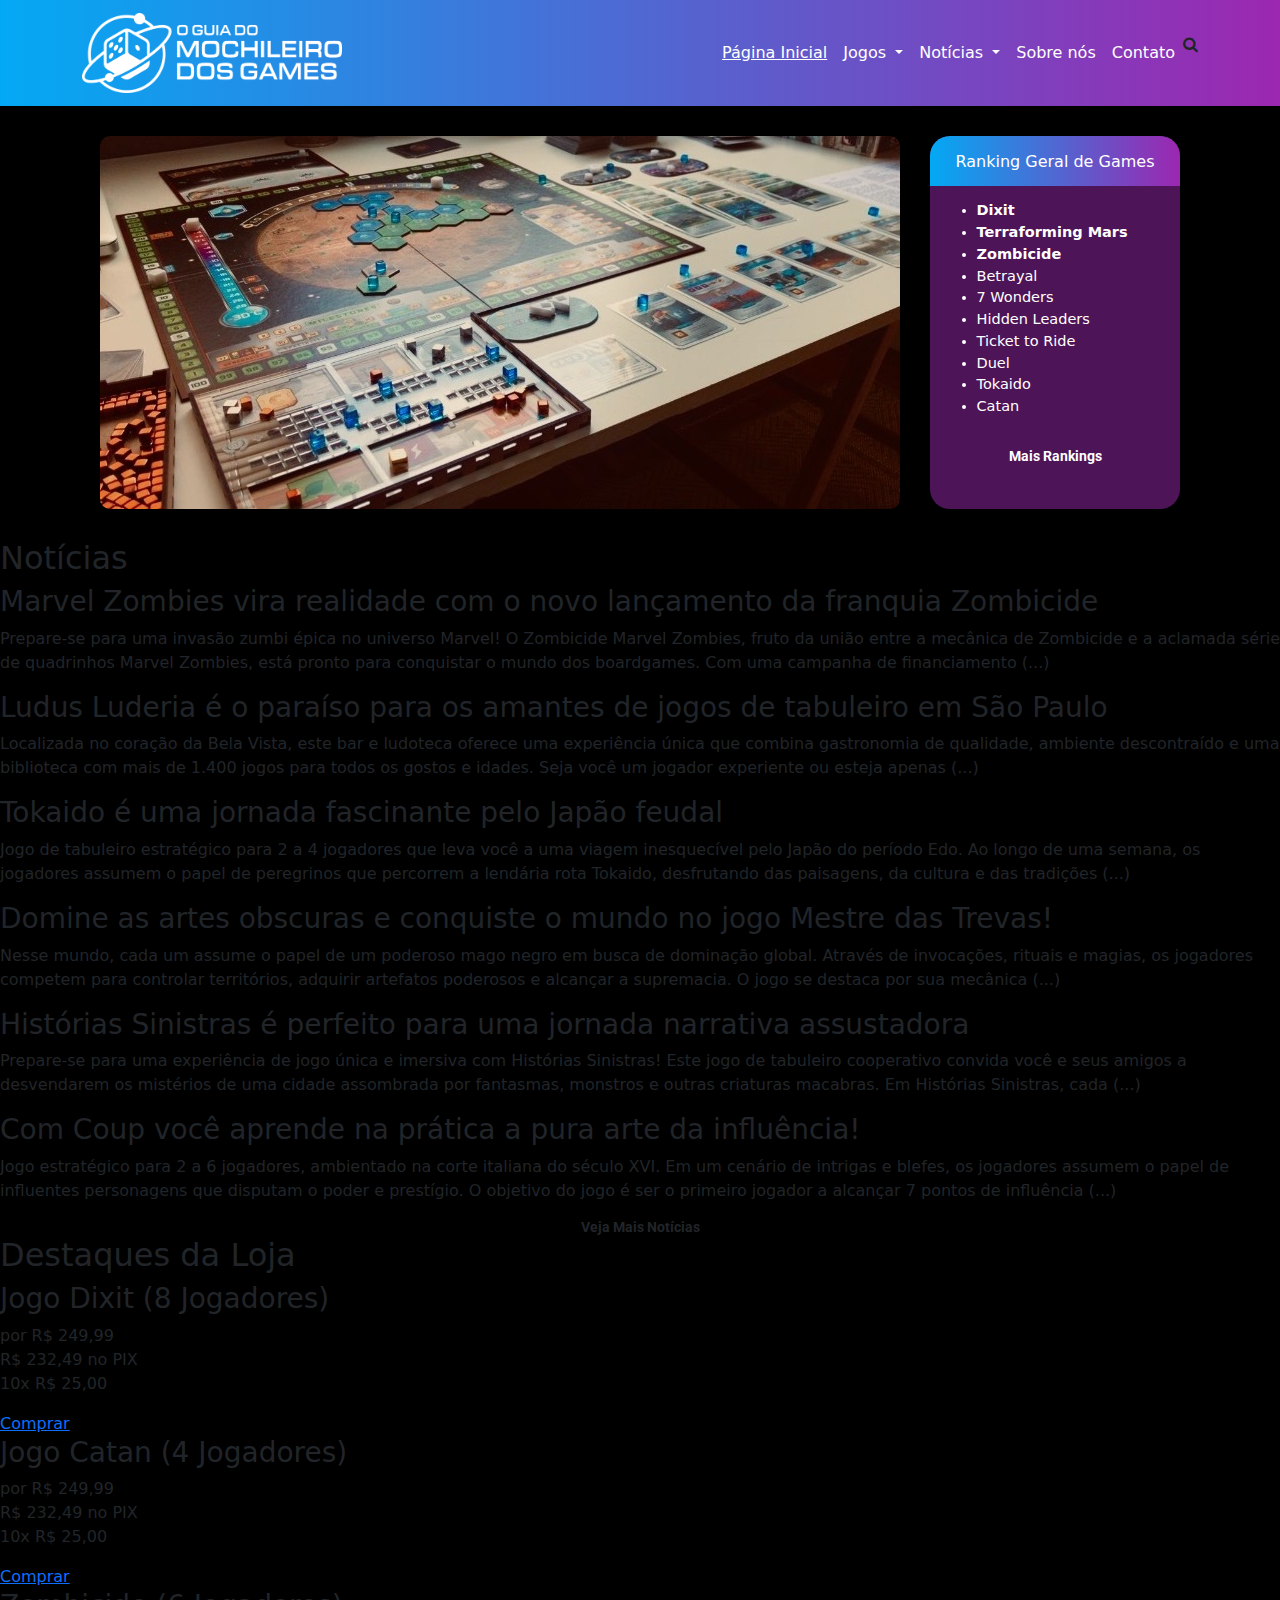
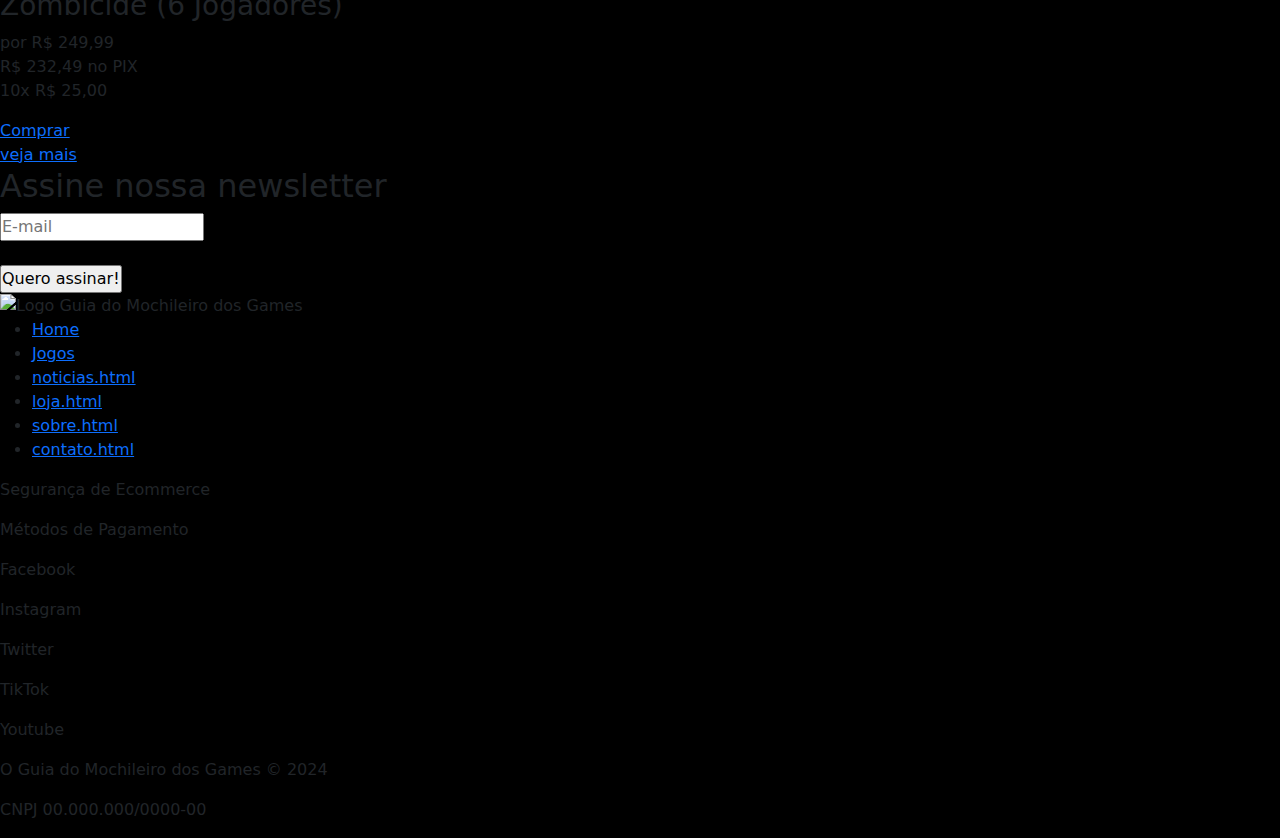
==== commit e345a998: "adicionando bootstrap" ====
--- a/index.html
+++ b/index.html
@@ -1,242 +1,246 @@
 <!DOCTYPE html>
 <html lang="en">
 <head>
-    <meta charset="UTF-8">
-    <meta name="viewport" content="width=device-width, initial-scale=1.0">
-    <meta name="keywords" content="games, jogos, jogos de tabuleiro, boardgames">
-    <meta name="description" content="O Guia do Mochileiro dos Games é o seu guia para conhecer os melhores jogos de tabuleiro!">
-
-    <title>O Guia do Mochileiro dos Games - Seu portal de jogos de tabuleiro!</title>
-    <link rel="stylesheet" href="styles/styles.css">
-    <link rel="shortcut icon" href="images/favicon/favicon.ico">
-    <!-- Google Fonts: Roboto Regular 400 -->
+    <link rel="stylesheet" href="css/style.css">
+    <link rel="stylesheet" href="scripts/bootstrap-5.3.2/css/bootstrap.min.css">
+    <link rel="stylesheet" href="https://cdn.jsdelivr.net/npm/bootstrap-icons@1.11.3/font/bootstrap-icons.min.css">
+    <script src="scripts/bootstrap-5.3.2/js/bootstrap.min.js"></script>
+
+    <link rel="stylesheet" href="https://cdnjs.cloudflare.com/ajax/libs/font-awesome/4.7.0/css/font-awesome.min.css">
+    <script src="https://cdnjs.cloudflare.com/ajax/libs/vue/2.1.10/vue.min.js"></script>
+
     <link rel="preconnect" href="https://fonts.googleapis.com">
     <link rel="preconnect" href="https://fonts.gstatic.com" crossorigin>
-    <link href="https://fonts.googleapis.com/css2?family=Roboto&display=swap" rel="stylesheet">
+    <link href="https://fonts.googleapis.com/css2?family=Roboto:ital,wght@0,100;0,300;0,400;0,500;0,700;0,900;1,100;1,300;1,400;1,500;1,700;1,900&display=swap" rel="stylesheet">
+    <meta charset="UTF-8">
+    <meta name="" content="">
+    <title>O Guia do Mochileiro dos Games - Seu portal de jogos de tabuleiro!</title>
+
 </head>
 
 <body>
 
     <header>
-        <div class="header-container">
-            <img class="logo-header" src="images/Logo-NegativeWhite.png" alt="Logo Guia do Mochileiro dos Games">
-            <nav>
-                <ul class="navbar">
-                    <li><a href="index.html">Home</a></li>
-                    <li><a href="jogos.html" target="_self">Jogos</a></li>
-                    <li><a href="noticias.html" target="_self">Notícias</a></li>
-                    <li><a href="loja.html" target="_self">Loja</a></li>
-                    <li><a href="sobre.html" target="_self">Sobre</a></li>
-                    <li><a href="contato.html" target="_self">Contato</a></li>
+        <nav class="navbar navbar-expand-lg">
+            <div class="container-fluid container">
+              <a class="navbar-brand" href="#"><img class="nav_logo" src="images/logos/logo_guiadomochileirodosgames_nw.webp" alt="Logo O Guia do Mochileiro dos Games"></a>
+              <button class="navbar-toggler" type="button" data-bs-toggle="collapse" data-bs-target="#navbarSupportedContent" aria-controls="navbarSupportedContent" aria-expanded="false" aria-label="Toggle navigation">
+                <span class="navbar-toggler-icon"></span>
+              </button>
+              <div class="collapse navbar-collapse" id="navbarSupportedContent">
+                <ul class="navbar-nav ms-auto mb-2 mb-lg-0">
+                  <li class="nav-item">
+                    <a class="nav-link active" aria-current="page" href="#">Página Inicial</a>
+                  </li>
+
+                  <li class="nav-item dropdown">
+                    <a class="nav-link dropdown-toggle" href="#" id="navbarDropdown" role="button" data-bs-toggle="dropdown" aria-expanded="false">
+                      Jogos
+                    </a>
+                    <ul class="dropdown-menu" aria-labelledby="navbarDropdown">
+                      <li><a class="dropdown-item" href="#">Action</a></li>
+                      <li><a class="dropdown-item" href="#">Another action</a></li>
+                      <li><hr class="dropdown-divider"></li>
+                      <li><a class="dropdown-item" href="#">Something else here</a></li>
+                    </ul>
+                  </li>
+                  
+                  <li class="nav-item dropdown">
+                    <a class="nav-link dropdown-toggle" href="#" id="navbarDropdown" role="button" data-bs-toggle="dropdown" aria-expanded="false">
+                      Notícias
+                    </a>
+                    <ul class="dropdown-menu" aria-labelledby="navbarDropdown">
+                      <li><a class="dropdown-item" href="#">Action</a></li>
+                      <li><a class="dropdown-item" href="#">Another action</a></li>
+                      <li><hr class="dropdown-divider"></li>
+                      <li><a class="dropdown-item" href="#">Something else here</a></li>
+                    </ul>
+                  </li>
+                  
+                  <li class="nav-item">
+                    <a class="nav-link" href="#">Sobre nós</a>
+                  </li>
+                  
+                  <li class="nav-item">
+                    <a class="nav-link" href="#">Contato</a>
+                  </li>
+
+                  <li class="nav-item">
+                    <div>
+                      <i class="fa fa-search"></i>
+                    </div>
+                  </li>
                 </ul>
-            </nav>
-        </div>
-    </header>
+              </div>
+            </div>
+          </nav>
+    </header> 
 
     <main>
-        <section id="destaques">
-            <div class="container-jogos-home">
-
-                <div class="destaque-carrossel">
-                    <div class="destaque-jogo"></div>
-                </div>
-    
-                <div class="ranking-home">
-                    <div class="titulo-ranking">
-                        <h3 class="titulo-ranking-text">Ranking Geral</h3>
-                    </div>
-                    <div class="corpo-ranking">
-                        <ul>
-                            <li class="top-ranking">Dixit</li>
-                            <li class="top-ranking">Terraforming Mars</li>
-                            <li class="top-ranking">Zombicide</li>
-                            <li class="linha-ranking">Betrayal</li>
-                            <li class="linha-ranking">7 Wonders</li>
-                            <li class="linha-ranking">Hidden Leaders</li>
-                            <li class="linha-ranking">Ticket to Ride</li>
-                            <li class="linha-ranking">Duel</li>
-                            <li class="linha-ranking">Tokaido</li>
-                            <li class="linha-ranking">Catan</li>
-                        </ul>
-    
-                        <div class="botao-home">
-                            <a class ="linha-botao-jogos" href="jogos/ranking.html" target="_self">Mais Rankings</a>
-                        </div>
-                    </div>
-                    
-                </div>
-
+      <section class="container-jogos-home">
+
+          <div class="imagem-container">
+                <img src="images/terraforming-mars-image.jpg" alt="Jogo Terraforming Mars">
+          </div>
+
+          <div class="ranking-home">
+              <div class="titulo-ranking">
+                  <h6 class="titulo-ranking-text">Ranking Geral de Games</h6>
+              </div>
+              <div class = "lista-ranking">
+                  <ul>
+                      <li class="top-ranking">Dixit</li>
+                      <li class="top-ranking">Terraforming Mars</li>
+                      <li class="top-ranking">Zombicide</li>
+                      <li>Betrayal</li>
+                      <li>7 Wonders</li>
+                      <li>Hidden Leaders</li>
+                      <li>Ticket to Ride</li>
+                      <li>Duel</li>
+                      <li>Tokaido</li>
+                      <li>Catan</li>
+                  </ul>
             </div>
-        </section>
-
-
-        <section id="noticias">
-            <div class="noticias-container">
-                <article>
-                    
-                    <div class="titulo">
-                        <h3>Notícias</h3>
-                    </div>
-                    
-                    <div class="noticias-article">
-
-                        <div class="noticia">
-                            <img class="img-noticia" src="images/marvel-zombies3.png" alt="Imagem jogo zumbicide marvel">
-                                <div class ="text-noticia">
-                                    <h3>Marvel Zombies vira realidade com o novo lançamento da franquia Zombicide</h3>
-                                    <p>Prepare-se para uma invasão zumbi épica no universo Marvel! 
-                                    O Zombicide Marvel Zombies, fruto da união entre a mecânica de Zombicide e a 
-                                    aclamada série de quadrinhos Marvel Zombies, está pronto para conquistar o mundo 
-                                    dos boardgames. Com uma campanha de financiamento (...) </p>
-                                </div>
-                        </div>
-        
-                        <div class="noticia">
-                            <img class="img-noticia" src="images/ludus-luderia1.png" alt="Imagem da Ludus Luderia">
-                                <div class ="text-noticia">
-                                    <h3>Ludus Luderia é o paraíso para os amantes de jogos de tabuleiro em São Paulo</h3>
-                                    <p>Localizada no coração da Bela Vista, este bar e ludoteca oferece uma experiência 
-                                    única que combina gastronomia de qualidade, ambiente descontraído e uma biblioteca com 
-                                    mais de 1.400 jogos para todos os gostos e idades. Seja você um jogador experiente ou 
-                                    esteja apenas (...) </p>
-                                </div>
-                        </div>
-        
-                        <div class="noticia">
-                            <img class="img-noticia" src="images/tokaido1.png" alt="Imagem jogo Tokaido">
-                                <div class ="text-noticia">
-                                    <h3>Tokaido é uma jornada fascinante pelo Japão feudal</h3>
-                                    <p>Jogo de tabuleiro estratégico para 2 a 4 jogadores que leva você a uma viagem inesquecível 
-                                    pelo Japão do período Edo. Ao longo de uma semana, os jogadores assumem o papel de peregrinos 
-                                    que percorrem a lendária rota Tokaido, desfrutando das paisagens, da cultura e das tradições (...) </p>
-                                </div>
-                        </div>
-        
-                        <div class="noticia">
-                            <img class="img-noticia" src="images/mestre-trevas1.png" alt="Imagem jogo Sim Mestre das Trevas">
-                                <div class ="text-noticia">
-                                    <h3>Domine as artes obscuras e conquiste o mundo no jogo Mestre das Trevas!</h3>
-                                    <p>Nesse mundo, cada um assume o papel de um poderoso mago negro em busca de dominação global. 
-                                    Através de invocações, rituais e magias, os jogadores competem para controlar territórios, adquirir 
-                                    artefatos poderosos e alcançar a supremacia. O jogo se destaca por sua mecânica (...) </p>
-                                </div>
-                        </div>
-        
-                        <div class="noticia">
-                            <img class="img-noticia" src="images/historias-sinistras1.png" alt="Imagem jogo Histórias Sinistras">
-                                <div class ="text-noticia">
-                                    <h3>Histórias Sinistras é perfeito para uma jornada narrativa assustadora</h3>
-                                    <p>Prepare-se para uma experiência de jogo única e imersiva com Histórias Sinistras! Este jogo de 
-                                    tabuleiro cooperativo convida você e seus amigos a desvendarem os mistérios de uma cidade assombrada 
-                                    por fantasmas, monstros e outras criaturas macabras. Em Histórias Sinistras, cada (...) </p>
-                                </div>
-                        </div>
-        
-                        <div class="noticia">
-                            <img class="img-noticia" src="images/coup1.png" alt="Imagem jogo Coup">
-                                <div class ="text-noticia">
-                                    <h3>Com Coup você aprende na prática a pura arte da influência!</h3>
-                                    <p>Jogo estratégico para 2 a 6 jogadores, ambientado na corte italiana do século XVI. Em um cenário de 
-                                    intrigas e blefes, os jogadores assumem o papel de influentes personagens que disputam o poder e prestígio. 
-                                    O objetivo do jogo é ser o primeiro jogador a alcançar 7 pontos de influência (...) </p>
-                                </div>
-                        </div>
-
-                    </div>
-                        
-                    <div class="botao-home-2">
-                            <a class ="linha-botao-jogos-2" href="noticias.html" target="_self">Veja Mais Notícias</a>
-                    </div>
-
-                </article>
-                
-            </div>
-
-        </section>
-
-        <section id="loja">
-
-            <div class="loja-container">
-                <article>
-
-                    <div class="titulo">
-                        <h3>Destaques da Loja</h3>
-                    </div>
-                    
-                    <div class="loja-article">
-    
-                        <div class="loja-jogo">
-                            <img class="img-loja" src="images/dixit1.png" alt="Imagem jogo Dixit">
-                                <h3 class="titulo-jogo1">Jogo Dixit (8 Jogadores)</h3>
-                                <div class="text-destaque">
-                                    <p><span class="preco-antigo">por R$ 249,99 </span> <br>
-                                    R$ 232,49 no PIX <br>
-                                    10x R$ 25,00</p>
-                                    <div class="botao-home-comprar">
-                                        <a class ="linha-botao-comprar"  href="loja.html" target="_self">Comprar</a>
-                                        <img class="img-carrinho" src="images/carrinho.png" alt="Imagem carrinho de compras">
-                                    </div>
-                                </div>
-    
-                        </div>
-    
-                        <div class="loja-jogo">
-                            <img class="img-loja" src="images/catan1.png" alt="Imagem jogo Catan">
-                                <h3 class="titulo-jogo2">Jogo Catan (4 Jogadores)</h3>
-                                <div class="text-destaque">
-                                    <p><span class="preco-antigo">por R$ 249,99</span> <br>
-                                    R$ 232,49 no PIX <br>
-                                    10x R$ 25,00</p>
-                                    <div class="botao-home-comprar">
-                                        <a class ="linha-botao-comprar" href="loja.html" target="_self">Comprar</a>
-                                        <img class="img-carrinho" src="images/carrinho.png" alt="Imagem carrinho de compras">
-                                    </div>
-                                </div>
-                        </div>
-    
-                        <div class="loja-jogo">
-                            <img class="img-loja" src="images/zombicide1.png" alt="Imagem jogo Zombicide">
-                                <h3 class="titulo-jogo3">Zombicide (6 Jogadores)</h3>
-                                <div class="text-destaque">
-                                    <p><span class="preco-antigo">por R$ 249,99</span> <br>
-                                    R$ 232,49 no PIX <br>
-                                    10x R$ 25,00</p>
-                                    <div class="botao-home-comprar">
-                                        <a class ="linha-botao-comprar" href="loja.html" target="_self">Comprar</a>
-                                        <img class="img-carrinho" src="images/carrinho.png" alt="Imagem carrinho de compras">
-                                    </div>
-                                </div>                    
-                        </div>
-    
-                        <div> </div>
-                        <div class="botao-loja-2">
-                            <a class ="linha-botao-loja-2" href="loja.html" target="_self">Acessar a Loja</a>
-                        </div>
-                        <div> </div>
-    
-                    </div>
-                </article>
-
-            </div>
-        </section>
-
-        <section id="newsletter">
-
-            <aside>
-                <h2 class="titulo-newsletter">Assine nossa newsletter</h2>
-                <form action="/action_page.php">
-                    <input type="text" id="lname" name="lname" placeholder="E-mail"><br><br>
-                    <input type="submit" value="Quero assinar!">
-                </form> 
-            </aside>
-
-        </section>
-    </main>
+
+              <div class="botao-home">
+                  <a href="jogos/ranking.html" target="_self">Mais Rankings</a>
+              </div>
+          </div>
+      </section>
+
+
+      <section>
+          <article>
+              <h2 class="titulo-noticias">Notícias</h2>
+
+              <div class="noticia">
+                  <h3>Marvel Zombies vira realidade com o novo lançamento da franquia Zombicide</h3>
+                  <p>Prepare-se para uma invasão zumbi épica no universo Marvel! 
+                  O Zombicide Marvel Zombies, fruto da união entre a mecânica de Zombicide e a 
+                  aclamada série de quadrinhos Marvel Zombies, está pronto para conquistar o mundo 
+                  dos boardgames. Com uma campanha de financiamento (...) </p>
+              </div>
+
+              <div class="noticia">
+                  <h3>Ludus Luderia é o paraíso para os amantes de jogos de tabuleiro em São Paulo</h3>
+                  <p>Localizada no coração da Bela Vista, este bar e ludoteca oferece uma experiência 
+                  única que combina gastronomia de qualidade, ambiente descontraído e uma biblioteca com 
+                  mais de 1.400 jogos para todos os gostos e idades. Seja você um jogador experiente ou 
+                  esteja apenas (...) </p>
+              </div>
+
+              <div class="noticia">
+                  <h3>Tokaido é uma jornada fascinante pelo Japão feudal</h3>
+                  <p>Jogo de tabuleiro estratégico para 2 a 4 jogadores que leva você a uma viagem inesquecível 
+                  pelo Japão do período Edo. Ao longo de uma semana, os jogadores assumem o papel de peregrinos 
+                  que percorrem a lendária rota Tokaido, desfrutando das paisagens, da cultura e das tradições (...) </p>
+              </div>
+
+              <div class="noticia">
+                  <h3>Domine as artes obscuras e conquiste o mundo no jogo Mestre das Trevas!</h3>
+                  <p>Nesse mundo, cada um assume o papel de um poderoso mago negro em busca de dominação global. 
+                  Através de invocações, rituais e magias, os jogadores competem para controlar territórios, adquirir 
+                  artefatos poderosos e alcançar a supremacia. O jogo se destaca por sua mecânica (...) </p>
+              </div>
+
+              <div class="noticia">
+                  <h3>Histórias Sinistras é perfeito para uma jornada narrativa assustadora</h3>
+                  <p>Prepare-se para uma experiência de jogo única e imersiva com Histórias Sinistras! Este jogo de 
+                  tabuleiro cooperativo convida você e seus amigos a desvendarem os mistérios de uma cidade assombrada 
+                  por fantasmas, monstros e outras criaturas macabras. Em Histórias Sinistras, cada (...) </p>
+              </div>
+
+              <div class="noticia">
+                  <h3>Com Coup você aprende na prática a pura arte da influência!</h3>
+                  <p>Jogo estratégico para 2 a 6 jogadores, ambientado na corte italiana do século XVI. Em um cenário de 
+                  intrigas e blefes, os jogadores assumem o papel de influentes personagens que disputam o poder e prestígio. 
+                  O objetivo do jogo é ser o primeiro jogador a alcançar 7 pontos de influência (...) </p>
+              </div>
+
+              <div class="botao-home">
+                  <a href="noticias.html" target="_self">Veja Mais Notícias</a>
+              </div>
+          </article>
+
+          <article>
+              <h2 class="titulo-destaques">Destaques da Loja</h2>
+
+              <div class="loja-jogo1">
+                  <h3 class="titulo-jogo1">Jogo Dixit (8 Jogadores)</h3>
+                  <p>por R$ 249,99 <br>
+                  R$ 232,49 no PIX <br>
+                  10x R$ 25,00</p>
+                  
+                  <div class="botao-home-comprar">
+                      <a href="loja.html" target="_self">Comprar</a>
+                  </div>
+              </div>
+
+              <div class="loja-jogo2">
+                  <h3 class="titulo-jogo2">Jogo Catan (4 Jogadores)</h3>
+                  <p>por R$ 249,99 <br>
+                  R$ 232,49 no PIX <br>
+                  10x R$ 25,00</p>
+                  
+                  <div class="botao-home-comprar">
+                      <a href="loja.html" target="_self">Comprar</a>
+                  </div>
+              </div>
+
+              <div class="loja-jogo3">
+                  <h3 class="titulo-jogo3">Zombicide (6 Jogadores)</h3>
+                  <p>por R$ 249,99 <br>
+                  R$ 232,49 no PIX <br>
+                  10x R$ 25,00</p>
+                  
+                  <div class="botao-home-comprar">
+                      <a href="loja.html" target="_self">Comprar</a>
+                  </div>
+              </div>
+
+
+              <div><a href="loja.html" target="_self">veja mais</a></div>
+          </article>
+
+          <aside>
+              <h2 class="titulo-newsletter">Assine nossa newsletter</h2>
+              <form action="/action_page.php">
+                  <input type="text" id="lname" name="lname" placeholder="E-mail"><br><br>
+                  <input type="submit" value="Quero assinar!">
+              </form> 
+          </aside>
+
+      </section>
+  </main>
 
 
     <footer>
+        <div>
+            <img src="images/logos/mochileiro-dos-games.png" alt="Logo Guia do Mochileiro dos Games">
+        </div>
+        <div>
+            <ul>
+                <li><a href="#">Home</a></li>
+                <li><a href="jogos.html" target="_self">Jogos</a></li>
+                <li><a href="noticias" target="_self">noticias.html</a></li>
+                <li><a href="loja.html" target="_self">loja.html</a></li>
+                <li><a href="sobre.html" target="_self">sobre.html</a></li>
+                <li><a href="contato.html" target="_self">contato.html</a></li>
+            </ul>
+        </div>
+        <div>
+            <p>Segurança de Ecommerce</p>
+            <p>Métodos de Pagamento</p>
+        </div>
+        <div>
+            <p>Facebook</p>
+            <p>Instagram</p>
+            <p>Twitter</p>
+            <p>TikTok</p>
+            <p>Youtube</p>
+        </div>
         <p>O Guia do Mochileiro dos Games &copy; 2024</p>
         <p>CNPJ 00.000.000/0000-00</p>
     </footer>
 </body>
-</html>
+</html>--- a/css/style.css
+++ b/css/style.css
@@ -0,0 +1,95 @@
+* { margin: 0; padding: 0; }
+
+body {
+    background-color: #000000 !important;
+}
+.navbar {
+    background: var(--Degrad, linear-gradient(90deg, #03A9F4 -0.14%, #9C27B0 100.14%));
+}
+.nav_logo {
+    display: flex;
+    width: 260px;
+    height: 79.857px;
+    justify-content: center;
+    align-items: center;
+    flex-shrink: 0;
+}
+
+/* --- Start - Navbar --- */
+
+.navbar-container {
+    max-width: 1440px;
+    color: #ffffff;
+}
+.nav-item a {
+    color: #ffffff;
+}
+.nav-item .active {
+    color: #ffffff !important;
+    text-decoration: underline;
+}
+
+/* --- End - Navbar --- */
+
+.container-jogos-home{
+    display: flex;
+    justify-content: space-around;
+    align-items: flex-start;
+    margin: 30px 100px;
+  }
+  
+  .imagem-container {
+      width: 100%;
+      height: 50%;
+    }
+  
+  .imagem-container img{
+      border-radius: 10px;    
+    }
+  
+    .ranking-home{
+      padding: 0;
+      width: 250px;
+      height: 373px;
+      border-radius: 20px;
+      background: #4E1458;
+      color: white;
+    }
+  
+    .top-ranking{
+      font-weight: bold;
+    }
+  
+    .titulo-ranking{
+      text-align: center;
+      width: 250px;
+      height: 50px;
+      border-radius: 20px 20px 0px 0px;
+      background: var(--Degrad, linear-gradient(90deg, #03A9F4 -0.14%, #9C27B0 100.14%));
+      margin: 0;
+    }
+  
+    .titulo-ranking-text {
+      margin: 0;
+      padding: 1em;
+    }
+
+    .lista-ranking{
+        margin: 0;
+        padding: 1em;
+        font-size: 14.5px;
+    }
+  
+    .botao-home{      
+        align-items: center;
+        text-align: center;
+        font-family: Roboto;
+        font-size: 14px;
+        font-weight: 700;
+        line-height: 120%;
+    }
+  
+    .botao-home a {
+      text-decoration: none;
+      color: inherit;
+    }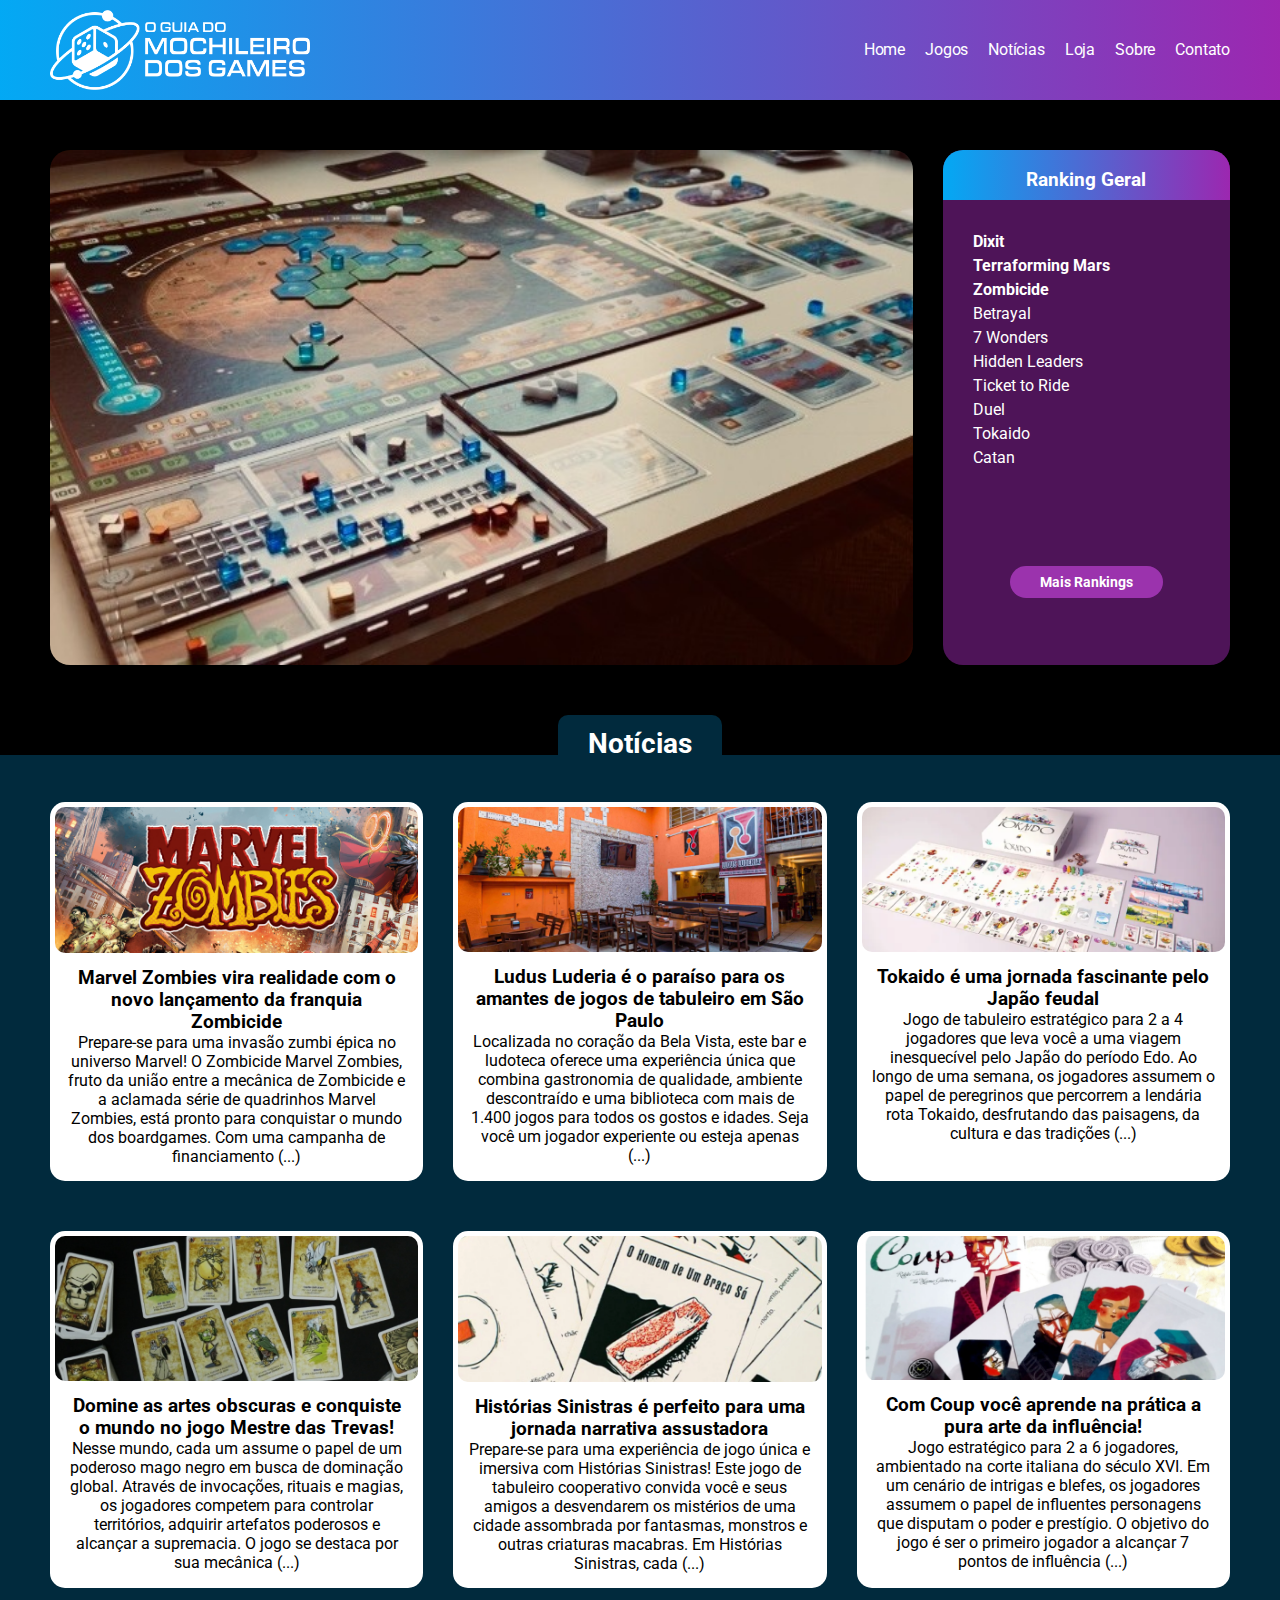
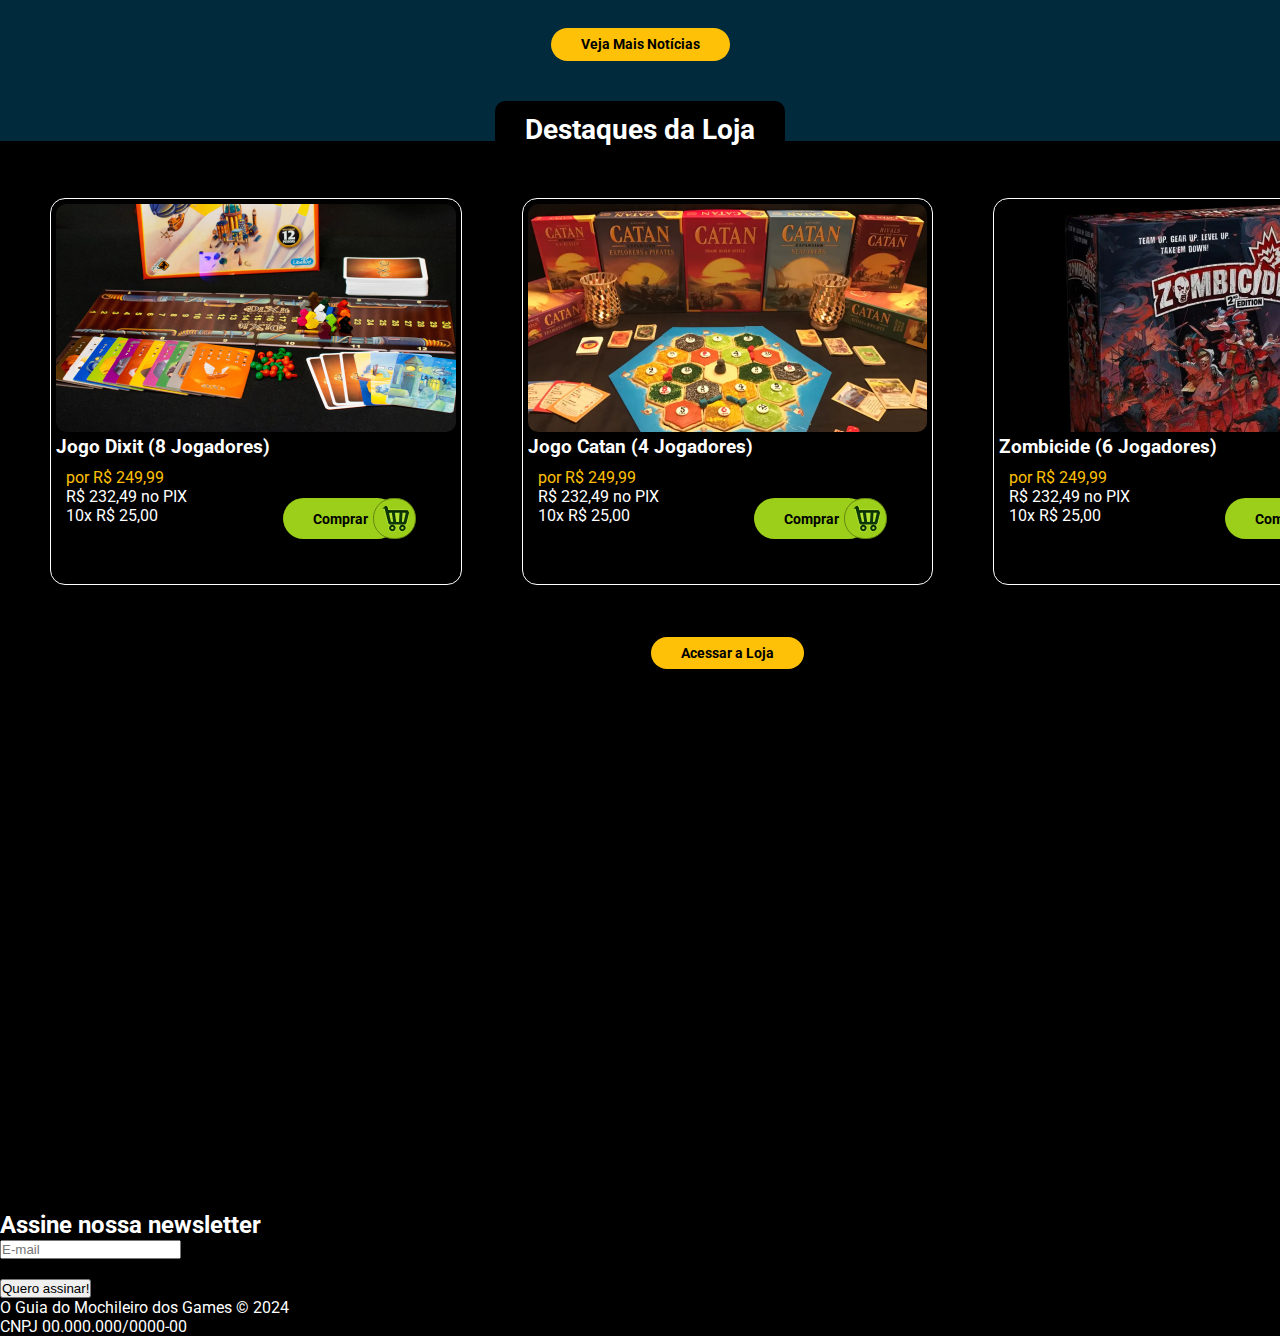
==== commit 92b58cab: "css puro" ====
--- a/index.html
+++ b/index.html
@@ -1,246 +1,242 @@
 <!DOCTYPE html>
 <html lang="en">
 <head>
-    <link rel="stylesheet" href="css/style.css">
-    <link rel="stylesheet" href="scripts/bootstrap-5.3.2/css/bootstrap.min.css">
-    <link rel="stylesheet" href="https://cdn.jsdelivr.net/npm/bootstrap-icons@1.11.3/font/bootstrap-icons.min.css">
-    <script src="scripts/bootstrap-5.3.2/js/bootstrap.min.js"></script>
-
-    <link rel="stylesheet" href="https://cdnjs.cloudflare.com/ajax/libs/font-awesome/4.7.0/css/font-awesome.min.css">
-    <script src="https://cdnjs.cloudflare.com/ajax/libs/vue/2.1.10/vue.min.js"></script>
-
+    <meta charset="UTF-8">
+    <meta name="viewport" content="width=device-width, initial-scale=1.0">
+    <meta name="keywords" content="games, jogos, jogos de tabuleiro, boardgames">
+    <meta name="description" content="O Guia do Mochileiro dos Games é o seu guia para conhecer os melhores jogos de tabuleiro!">
+
+    <title>O Guia do Mochileiro dos Games - Seu portal de jogos de tabuleiro!</title>
+    <link rel="stylesheet" href="styles/styles.css">
+    <link rel="shortcut icon" href="images/favicon/favicon.ico">
+    <!-- Google Fonts: Roboto Regular 400 -->
     <link rel="preconnect" href="https://fonts.googleapis.com">
     <link rel="preconnect" href="https://fonts.gstatic.com" crossorigin>
-    <link href="https://fonts.googleapis.com/css2?family=Roboto:ital,wght@0,100;0,300;0,400;0,500;0,700;0,900;1,100;1,300;1,400;1,500;1,700;1,900&display=swap" rel="stylesheet">
-    <meta charset="UTF-8">
-    <meta name="" content="">
-    <title>O Guia do Mochileiro dos Games - Seu portal de jogos de tabuleiro!</title>
-
+    <link href="https://fonts.googleapis.com/css2?family=Roboto&display=swap" rel="stylesheet">
 </head>
 
 <body>
 
     <header>
-        <nav class="navbar navbar-expand-lg">
-            <div class="container-fluid container">
-              <a class="navbar-brand" href="#"><img class="nav_logo" src="images/logos/logo_guiadomochileirodosgames_nw.webp" alt="Logo O Guia do Mochileiro dos Games"></a>
-              <button class="navbar-toggler" type="button" data-bs-toggle="collapse" data-bs-target="#navbarSupportedContent" aria-controls="navbarSupportedContent" aria-expanded="false" aria-label="Toggle navigation">
-                <span class="navbar-toggler-icon"></span>
-              </button>
-              <div class="collapse navbar-collapse" id="navbarSupportedContent">
-                <ul class="navbar-nav ms-auto mb-2 mb-lg-0">
-                  <li class="nav-item">
-                    <a class="nav-link active" aria-current="page" href="#">Página Inicial</a>
-                  </li>
-
-                  <li class="nav-item dropdown">
-                    <a class="nav-link dropdown-toggle" href="#" id="navbarDropdown" role="button" data-bs-toggle="dropdown" aria-expanded="false">
-                      Jogos
-                    </a>
-                    <ul class="dropdown-menu" aria-labelledby="navbarDropdown">
-                      <li><a class="dropdown-item" href="#">Action</a></li>
-                      <li><a class="dropdown-item" href="#">Another action</a></li>
-                      <li><hr class="dropdown-divider"></li>
-                      <li><a class="dropdown-item" href="#">Something else here</a></li>
-                    </ul>
-                  </li>
-                  
-                  <li class="nav-item dropdown">
-                    <a class="nav-link dropdown-toggle" href="#" id="navbarDropdown" role="button" data-bs-toggle="dropdown" aria-expanded="false">
-                      Notícias
-                    </a>
-                    <ul class="dropdown-menu" aria-labelledby="navbarDropdown">
-                      <li><a class="dropdown-item" href="#">Action</a></li>
-                      <li><a class="dropdown-item" href="#">Another action</a></li>
-                      <li><hr class="dropdown-divider"></li>
-                      <li><a class="dropdown-item" href="#">Something else here</a></li>
-                    </ul>
-                  </li>
-                  
-                  <li class="nav-item">
-                    <a class="nav-link" href="#">Sobre nós</a>
-                  </li>
-                  
-                  <li class="nav-item">
-                    <a class="nav-link" href="#">Contato</a>
-                  </li>
-
-                  <li class="nav-item">
-                    <div>
-                      <i class="fa fa-search"></i>
-                    </div>
-                  </li>
+        <div class="header-container">
+            <img class="logo-header" src="images/Logo-NegativeWhite.png" alt="Logo Guia do Mochileiro dos Games">
+            <nav>
+                <ul class="navbar">
+                    <li><a href="index.html">Home</a></li>
+                    <li><a href="jogos.html" target="_self">Jogos</a></li>
+                    <li><a href="noticias.html" target="_self">Notícias</a></li>
+                    <li><a href="loja.html" target="_self">Loja</a></li>
+                    <li><a href="sobre.html" target="_self">Sobre</a></li>
+                    <li><a href="contato.html" target="_self">Contato</a></li>
                 </ul>
-              </div>
+            </nav>
+        </div>
+    </header>
+
+    <main>
+        <section id="destaques">
+            <div class="container-jogos-home">
+
+                <div class="destaque-carrossel">
+                    <div class="destaque-jogo"></div>
+                </div>
+    
+                <div class="ranking-home">
+                    <div class="titulo-ranking">
+                        <h3 class="titulo-ranking-text">Ranking Geral</h3>
+                    </div>
+                    <div class="corpo-ranking">
+                        <ul>
+                            <li class="top-ranking">Dixit</li>
+                            <li class="top-ranking">Terraforming Mars</li>
+                            <li class="top-ranking">Zombicide</li>
+                            <li class="linha-ranking">Betrayal</li>
+                            <li class="linha-ranking">7 Wonders</li>
+                            <li class="linha-ranking">Hidden Leaders</li>
+                            <li class="linha-ranking">Ticket to Ride</li>
+                            <li class="linha-ranking">Duel</li>
+                            <li class="linha-ranking">Tokaido</li>
+                            <li class="linha-ranking">Catan</li>
+                        </ul>
+    
+                        <div class="botao-home">
+                            <a class ="linha-botao-jogos" href="jogos/ranking.html" target="_self">Mais Rankings</a>
+                        </div>
+                    </div>
+                    
+                </div>
+
             </div>
-          </nav>
-    </header> 
-
-    <main>
-      <section class="container-jogos-home">
-
-          <div class="imagem-container">
-                <img src="images/terraforming-mars-image.jpg" alt="Jogo Terraforming Mars">
-          </div>
-
-          <div class="ranking-home">
-              <div class="titulo-ranking">
-                  <h6 class="titulo-ranking-text">Ranking Geral de Games</h6>
-              </div>
-              <div class = "lista-ranking">
-                  <ul>
-                      <li class="top-ranking">Dixit</li>
-                      <li class="top-ranking">Terraforming Mars</li>
-                      <li class="top-ranking">Zombicide</li>
-                      <li>Betrayal</li>
-                      <li>7 Wonders</li>
-                      <li>Hidden Leaders</li>
-                      <li>Ticket to Ride</li>
-                      <li>Duel</li>
-                      <li>Tokaido</li>
-                      <li>Catan</li>
-                  </ul>
+        </section>
+
+
+        <section id="noticias">
+            <div class="noticias-container">
+                <article>
+                    
+                    <div class="titulo">
+                        <h3>Notícias</h3>
+                    </div>
+                    
+                    <div class="noticias-article">
+
+                        <div class="noticia">
+                            <img class="img-noticia" src="images/marvel-zombies3.png" alt="Imagem jogo zumbicide marvel">
+                                <div class ="text-noticia">
+                                    <h3>Marvel Zombies vira realidade com o novo lançamento da franquia Zombicide</h3>
+                                    <p>Prepare-se para uma invasão zumbi épica no universo Marvel! 
+                                    O Zombicide Marvel Zombies, fruto da união entre a mecânica de Zombicide e a 
+                                    aclamada série de quadrinhos Marvel Zombies, está pronto para conquistar o mundo 
+                                    dos boardgames. Com uma campanha de financiamento (...) </p>
+                                </div>
+                        </div>
+        
+                        <div class="noticia">
+                            <img class="img-noticia" src="images/ludus-luderia1.png" alt="Imagem da Ludus Luderia">
+                                <div class ="text-noticia">
+                                    <h3>Ludus Luderia é o paraíso para os amantes de jogos de tabuleiro em São Paulo</h3>
+                                    <p>Localizada no coração da Bela Vista, este bar e ludoteca oferece uma experiência 
+                                    única que combina gastronomia de qualidade, ambiente descontraído e uma biblioteca com 
+                                    mais de 1.400 jogos para todos os gostos e idades. Seja você um jogador experiente ou 
+                                    esteja apenas (...) </p>
+                                </div>
+                        </div>
+        
+                        <div class="noticia">
+                            <img class="img-noticia" src="images/tokaido1.png" alt="Imagem jogo Tokaido">
+                                <div class ="text-noticia">
+                                    <h3>Tokaido é uma jornada fascinante pelo Japão feudal</h3>
+                                    <p>Jogo de tabuleiro estratégico para 2 a 4 jogadores que leva você a uma viagem inesquecível 
+                                    pelo Japão do período Edo. Ao longo de uma semana, os jogadores assumem o papel de peregrinos 
+                                    que percorrem a lendária rota Tokaido, desfrutando das paisagens, da cultura e das tradições (...) </p>
+                                </div>
+                        </div>
+        
+                        <div class="noticia">
+                            <img class="img-noticia" src="images/mestre-trevas1.png" alt="Imagem jogo Sim Mestre das Trevas">
+                                <div class ="text-noticia">
+                                    <h3>Domine as artes obscuras e conquiste o mundo no jogo Mestre das Trevas!</h3>
+                                    <p>Nesse mundo, cada um assume o papel de um poderoso mago negro em busca de dominação global. 
+                                    Através de invocações, rituais e magias, os jogadores competem para controlar territórios, adquirir 
+                                    artefatos poderosos e alcançar a supremacia. O jogo se destaca por sua mecânica (...) </p>
+                                </div>
+                        </div>
+        
+                        <div class="noticia">
+                            <img class="img-noticia" src="images/historias-sinistras1.png" alt="Imagem jogo Histórias Sinistras">
+                                <div class ="text-noticia">
+                                    <h3>Histórias Sinistras é perfeito para uma jornada narrativa assustadora</h3>
+                                    <p>Prepare-se para uma experiência de jogo única e imersiva com Histórias Sinistras! Este jogo de 
+                                    tabuleiro cooperativo convida você e seus amigos a desvendarem os mistérios de uma cidade assombrada 
+                                    por fantasmas, monstros e outras criaturas macabras. Em Histórias Sinistras, cada (...) </p>
+                                </div>
+                        </div>
+        
+                        <div class="noticia">
+                            <img class="img-noticia" src="images/coup1.png" alt="Imagem jogo Coup">
+                                <div class ="text-noticia">
+                                    <h3>Com Coup você aprende na prática a pura arte da influência!</h3>
+                                    <p>Jogo estratégico para 2 a 6 jogadores, ambientado na corte italiana do século XVI. Em um cenário de 
+                                    intrigas e blefes, os jogadores assumem o papel de influentes personagens que disputam o poder e prestígio. 
+                                    O objetivo do jogo é ser o primeiro jogador a alcançar 7 pontos de influência (...) </p>
+                                </div>
+                        </div>
+
+                    </div>
+                        
+                    <div class="botao-home-2">
+                            <a class ="linha-botao-jogos-2" href="noticias.html" target="_self">Veja Mais Notícias</a>
+                    </div>
+
+                </article>
+                
             </div>
 
-              <div class="botao-home">
-                  <a href="jogos/ranking.html" target="_self">Mais Rankings</a>
-              </div>
-          </div>
-      </section>
-
-
-      <section>
-          <article>
-              <h2 class="titulo-noticias">Notícias</h2>
-
-              <div class="noticia">
-                  <h3>Marvel Zombies vira realidade com o novo lançamento da franquia Zombicide</h3>
-                  <p>Prepare-se para uma invasão zumbi épica no universo Marvel! 
-                  O Zombicide Marvel Zombies, fruto da união entre a mecânica de Zombicide e a 
-                  aclamada série de quadrinhos Marvel Zombies, está pronto para conquistar o mundo 
-                  dos boardgames. Com uma campanha de financiamento (...) </p>
-              </div>
-
-              <div class="noticia">
-                  <h3>Ludus Luderia é o paraíso para os amantes de jogos de tabuleiro em São Paulo</h3>
-                  <p>Localizada no coração da Bela Vista, este bar e ludoteca oferece uma experiência 
-                  única que combina gastronomia de qualidade, ambiente descontraído e uma biblioteca com 
-                  mais de 1.400 jogos para todos os gostos e idades. Seja você um jogador experiente ou 
-                  esteja apenas (...) </p>
-              </div>
-
-              <div class="noticia">
-                  <h3>Tokaido é uma jornada fascinante pelo Japão feudal</h3>
-                  <p>Jogo de tabuleiro estratégico para 2 a 4 jogadores que leva você a uma viagem inesquecível 
-                  pelo Japão do período Edo. Ao longo de uma semana, os jogadores assumem o papel de peregrinos 
-                  que percorrem a lendária rota Tokaido, desfrutando das paisagens, da cultura e das tradições (...) </p>
-              </div>
-
-              <div class="noticia">
-                  <h3>Domine as artes obscuras e conquiste o mundo no jogo Mestre das Trevas!</h3>
-                  <p>Nesse mundo, cada um assume o papel de um poderoso mago negro em busca de dominação global. 
-                  Através de invocações, rituais e magias, os jogadores competem para controlar territórios, adquirir 
-                  artefatos poderosos e alcançar a supremacia. O jogo se destaca por sua mecânica (...) </p>
-              </div>
-
-              <div class="noticia">
-                  <h3>Histórias Sinistras é perfeito para uma jornada narrativa assustadora</h3>
-                  <p>Prepare-se para uma experiência de jogo única e imersiva com Histórias Sinistras! Este jogo de 
-                  tabuleiro cooperativo convida você e seus amigos a desvendarem os mistérios de uma cidade assombrada 
-                  por fantasmas, monstros e outras criaturas macabras. Em Histórias Sinistras, cada (...) </p>
-              </div>
-
-              <div class="noticia">
-                  <h3>Com Coup você aprende na prática a pura arte da influência!</h3>
-                  <p>Jogo estratégico para 2 a 6 jogadores, ambientado na corte italiana do século XVI. Em um cenário de 
-                  intrigas e blefes, os jogadores assumem o papel de influentes personagens que disputam o poder e prestígio. 
-                  O objetivo do jogo é ser o primeiro jogador a alcançar 7 pontos de influência (...) </p>
-              </div>
-
-              <div class="botao-home">
-                  <a href="noticias.html" target="_self">Veja Mais Notícias</a>
-              </div>
-          </article>
-
-          <article>
-              <h2 class="titulo-destaques">Destaques da Loja</h2>
-
-              <div class="loja-jogo1">
-                  <h3 class="titulo-jogo1">Jogo Dixit (8 Jogadores)</h3>
-                  <p>por R$ 249,99 <br>
-                  R$ 232,49 no PIX <br>
-                  10x R$ 25,00</p>
-                  
-                  <div class="botao-home-comprar">
-                      <a href="loja.html" target="_self">Comprar</a>
-                  </div>
-              </div>
-
-              <div class="loja-jogo2">
-                  <h3 class="titulo-jogo2">Jogo Catan (4 Jogadores)</h3>
-                  <p>por R$ 249,99 <br>
-                  R$ 232,49 no PIX <br>
-                  10x R$ 25,00</p>
-                  
-                  <div class="botao-home-comprar">
-                      <a href="loja.html" target="_self">Comprar</a>
-                  </div>
-              </div>
-
-              <div class="loja-jogo3">
-                  <h3 class="titulo-jogo3">Zombicide (6 Jogadores)</h3>
-                  <p>por R$ 249,99 <br>
-                  R$ 232,49 no PIX <br>
-                  10x R$ 25,00</p>
-                  
-                  <div class="botao-home-comprar">
-                      <a href="loja.html" target="_self">Comprar</a>
-                  </div>
-              </div>
-
-
-              <div><a href="loja.html" target="_self">veja mais</a></div>
-          </article>
-
-          <aside>
-              <h2 class="titulo-newsletter">Assine nossa newsletter</h2>
-              <form action="/action_page.php">
-                  <input type="text" id="lname" name="lname" placeholder="E-mail"><br><br>
-                  <input type="submit" value="Quero assinar!">
-              </form> 
-          </aside>
-
-      </section>
-  </main>
+        </section>
+
+        <section id="loja">
+
+            <div class="loja-container">
+                <article>
+
+                    <div class="titulo">
+                        <h3>Destaques da Loja</h3>
+                    </div>
+                    
+                    <div class="loja-article">
+    
+                        <div class="loja-jogo">
+                            <img class="img-loja" src="images/dixit1.png" alt="Imagem jogo Dixit">
+                                <h3 class="titulo-jogo1">Jogo Dixit (8 Jogadores)</h3>
+                                <div class="text-destaque">
+                                    <p><span class="preco-antigo">por R$ 249,99 </span> <br>
+                                    R$ 232,49 no PIX <br>
+                                    10x R$ 25,00</p>
+                                    <div class="botao-home-comprar">
+                                        <a class ="linha-botao-comprar"  href="loja.html" target="_self">Comprar</a>
+                                        <img class="img-carrinho" src="images/carrinho.png" alt="Imagem carrinho de compras">
+                                    </div>
+                                </div>
+    
+                        </div>
+    
+                        <div class="loja-jogo">
+                            <img class="img-loja" src="images/catan1.png" alt="Imagem jogo Catan">
+                                <h3 class="titulo-jogo2">Jogo Catan (4 Jogadores)</h3>
+                                <div class="text-destaque">
+                                    <p><span class="preco-antigo">por R$ 249,99</span> <br>
+                                    R$ 232,49 no PIX <br>
+                                    10x R$ 25,00</p>
+                                    <div class="botao-home-comprar">
+                                        <a class ="linha-botao-comprar" href="loja.html" target="_self">Comprar</a>
+                                        <img class="img-carrinho" src="images/carrinho.png" alt="Imagem carrinho de compras">
+                                    </div>
+                                </div>
+                        </div>
+    
+                        <div class="loja-jogo">
+                            <img class="img-loja" src="images/zombicide1.png" alt="Imagem jogo Zombicide">
+                                <h3 class="titulo-jogo3">Zombicide (6 Jogadores)</h3>
+                                <div class="text-destaque">
+                                    <p><span class="preco-antigo">por R$ 249,99</span> <br>
+                                    R$ 232,49 no PIX <br>
+                                    10x R$ 25,00</p>
+                                    <div class="botao-home-comprar">
+                                        <a class ="linha-botao-comprar" href="loja.html" target="_self">Comprar</a>
+                                        <img class="img-carrinho" src="images/carrinho.png" alt="Imagem carrinho de compras">
+                                    </div>
+                                </div>                    
+                        </div>
+    
+                        <div> </div>
+                        <div class="botao-loja-2">
+                            <a class ="linha-botao-loja-2" href="loja.html" target="_self">Acessar a Loja</a>
+                        </div>
+                        <div> </div>
+    
+                    </div>
+                </article>
+
+            </div>
+        </section>
+
+        <section id="newsletter">
+
+            <aside>
+                <h2 class="titulo-newsletter">Assine nossa newsletter</h2>
+                <form action="/action_page.php">
+                    <input type="text" id="lname" name="lname" placeholder="E-mail"><br><br>
+                    <input type="submit" value="Quero assinar!">
+                </form> 
+            </aside>
+
+        </section>
+    </main>
 
 
     <footer>
-        <div>
-            <img src="images/logos/mochileiro-dos-games.png" alt="Logo Guia do Mochileiro dos Games">
-        </div>
-        <div>
-            <ul>
-                <li><a href="#">Home</a></li>
-                <li><a href="jogos.html" target="_self">Jogos</a></li>
-                <li><a href="noticias" target="_self">noticias.html</a></li>
-                <li><a href="loja.html" target="_self">loja.html</a></li>
-                <li><a href="sobre.html" target="_self">sobre.html</a></li>
-                <li><a href="contato.html" target="_self">contato.html</a></li>
-            </ul>
-        </div>
-        <div>
-            <p>Segurança de Ecommerce</p>
-            <p>Métodos de Pagamento</p>
-        </div>
-        <div>
-            <p>Facebook</p>
-            <p>Instagram</p>
-            <p>Twitter</p>
-            <p>TikTok</p>
-            <p>Youtube</p>
-        </div>
         <p>O Guia do Mochileiro dos Games &copy; 2024</p>
         <p>CNPJ 00.000.000/0000-00</p>
     </footer>
 </body>
-</html>+</html>
--- a/styles/styles.css
+++ b/styles/styles.css
@@ -0,0 +1,411 @@
+/* ----- Start - General ----- */
+
+* { margin: 0; padding: 0; }
+
+body {
+    margin: 0;
+    padding: 0;
+    background-color: black;
+    font-family: 'Roboto', sans-serif;
+    color: white;
+}
+
+header {
+    display: flex;
+    width: auto;
+    height: 100px;
+    justify-content: center;
+    align-items: center;
+
+    /* Estou retirando o gap para ser responsivo utilizando flex + justify-content (com a criacao da div header-container) 
+    gap: 480px; */ /*gap entre o logo e o menu*/
+
+    flex-shrink: 0;
+    background: var(--Degrad, linear-gradient(90deg, #03A9F4 -0.14%, #9C27B0 100.14%));
+}
+
+.header-container {
+  width: 100%;
+  max-width: 1440px;
+  display: flex;
+  justify-content: space-between;
+  margin: 0 50px;
+}
+
+.logo-header {
+    width: 260px;
+    height: 79.857px;
+    justify-content: center;
+    align-items: center;
+    flex-shrink: 0;
+}
+
+/* section titles */
+
+.titulo {
+  display: flex;
+  align-items: center;
+}
+
+.titulo h3 {
+  display: inline;
+  width: auto;
+  height: 23px;
+  padding: 12px 30px;
+  margin: -40px auto 0; /* sobreposicao do fundo da section com a section anterior - se a section anterior mudar de cor, nao é necessario alterar o titulo do proximo */
+  font-size: 28px;
+  border-radius: 10px 10px 0 0;
+}
+
+/* ----- End - General ----- */
+
+/* ----- Start - Navbar ----- */
+
+.header-container > nav {
+  display: flex;
+  align-items: center;
+}
+
+.navbar{
+    display: flex;
+    gap: 20px;
+    list-style-type: none;
+    color: #FFF;
+    text-align: center;
+    font-family: Roboto;
+    font-size: 16px;
+    font-style: normal;
+    font-weight: 400;
+    line-height: 150%; /* 24px */
+    letter-spacing: -0.176px;
+}
+
+.navbar a {
+    text-decoration: none;
+    color: inherit;
+}
+
+/* ----- End - Navbar ----- */
+
+/* ----- Start - Home ----- */
+
+/* destaques */
+
+#destaques {
+  width: 100%;
+  display: flex;
+  justify-content: center;
+}
+
+.container-jogos-home {
+  max-width: 1440px;
+  width: 100%;
+  margin: 50px;
+  display: grid;
+    column-gap: 30px;
+    grid-template-columns: 9fr 3fr;
+    grid-template-rows: 1fr;
+  height: 515px;
+}
+
+.destaque-carrossel {
+  width: 100%;
+  height: 100%;
+  border-radius: 20px;
+  overflow: hidden;    
+}
+.destaque-jogo {
+  width: 100%;
+  height: 100%;
+  background-image: url(../images/terraforming-mars-image.jpg);
+  background-position: center;
+  background-size: cover;
+}
+
+  .ranking-home {
+    width: 100%;
+    height: 100%;
+    padding: 0;
+    border-radius: 20px;
+    overflow: hidden;
+    background: #4E1458;
+  }
+
+  .top-ranking {
+    font-weight: bold;
+  }
+
+  .titulo-ranking {
+    text-align: center;
+    width: 100%;
+    height: 50px;
+    background: var(--Degrad, linear-gradient(90deg, #03A9F4 -0.14%, #9C27B0 100.14%));
+    margin: 0;
+  }
+
+  .titulo-ranking-text {
+    margin: 0;
+    padding: 1em;
+  }
+
+  .corpo-ranking {
+    margin: 0;
+    padding: 30px;
+    font-size: 16px;
+    height: calc(100% - 50px);
+    flex-direction: column;
+    display: flex;
+    justify-content: space-between;
+}
+
+  .corpo-ranking li {
+    list-style-type: none;
+    line-height: 1.5;
+  }
+
+  .botao-home {
+    margin:auto;
+    padding: 30px;
+    text-align: center;
+    font-family: Roboto;
+    font-size: 14px;
+    font-weight: 700;
+    line-height: 120%;
+  }
+
+  .linha-botao-jogos {
+    background-color: #9b33ad;
+    padding: 8px 30px;
+    border-radius:80px;
+    text-align: center;
+  }
+
+  .linha-botao-jogos:hover {
+    background-color: #552ce9;
+    transition-delay: 0.07s;
+  }
+
+  .botao-home a {
+    text-decoration: none;
+    color: inherit;
+    white-space: nowrap;
+  }
+
+  /* Noticias */
+
+  #noticias {
+    background-color: #012A3D;
+    display: flex;
+    justify-content: center;
+    margin-top: 40px;
+  }
+
+  .noticias-container {
+    max-width: 1440px;
+    width: 100%;
+    margin: 0 50px 80px 50px;
+  }
+
+  #noticias .titulo h3 {
+    background-color: #012A3D;
+  }
+
+  .noticias-container > article {
+    width: 100%;
+  }
+
+  .item {
+    background-color: black;
+  }
+
+  .item2 {
+    background-color: #012A3D;
+    border-radius: 5px 5px 0px 0px;
+    padding: 2px 60px;
+  }
+
+  .noticias-article {
+    margin: 40px 0;
+    display: grid;
+    grid-template-columns: 1fr 1fr 1fr;
+    background-color: #012A3D;
+    column-gap: 30px;
+    row-gap: 50px;
+  }
+
+  .img-noticia {
+    border-radius: 10px;
+    width: 100%;
+    height: auto;
+  }
+
+  .noticia {
+    background-color: white;
+    padding: 5px;
+    border-radius: 15px;
+    color: black;
+  }
+  
+
+  .text-noticia {
+    margin: 10px;
+    text-align: center;
+  }
+
+  .linha-botao-jogos-2 {
+    background-color: #FFC107;
+    padding: 8px 30px;
+    border-radius:30px;
+    text-align: center;
+    align-items: center;
+  }
+
+  .linha-botao-jogos-2:hover {
+    background-color: #836200;
+    transition-delay: 0.07s;
+  }
+
+  .botao-home-2 {
+    display: flex;
+    justify-content: center;
+  }
+
+  .botao-home-2 a {
+    font-family: Roboto;
+    font-size: 14px;
+    font-weight: 700;
+    line-height: 120%;
+    text-decoration: none;
+    color: black;
+  }
+
+  .titulo-destaques {
+    background-color: #012A3D;
+    display: grid;
+    grid-template-columns: 2fr 2fr 2fr;
+    grid-template-rows: 1fr;
+    justify-items: center;
+  }
+
+  .item4 {
+    background-color: black;
+    border-radius: 5px 5px 0px 0px;
+    padding: 2px 60px;
+  }
+
+ /* Loja */
+
+  #loja {
+    background-color: #000000;
+    display: flex;
+    justify-content: center;
+  }
+
+  .loja-container {
+    max-width: 1440px;
+    width: 100%;
+    margin: 0 50px 40px 50px;
+  }
+
+  #loja .titulo h3 {
+    background-color: #000000;
+  }
+
+  .loja-article {
+    display: grid;
+    grid-template-columns: 1fr 1fr 1fr;
+    grid-template-rows: 5fr 5fr 1fr;
+    padding: 20px;
+    justify-items: center;
+  }
+
+  .loja-jogo {
+    border: 0.5px solid white;
+    margin: 30px;
+    border-radius: 15px;
+    padding: 5px;
+    color: white;
+  }
+
+  .img-loja {
+    border-radius: 10px;
+  }
+
+  .text-destaque {
+    margin: 10px;
+  }
+
+  .preco-antigo {
+    color:#FFC107;
+  }
+
+  .text-destaque {
+    display: grid;
+    grid-template-columns: 5fr 3fr;
+  }
+
+  .linha-botao-comprar {
+    background-color: #9CCF19;
+    padding: 8px 30px;
+    border-radius:30px;
+    text-align: center;
+  }
+
+  .linha-botao-comprar:hover {
+    background-color: #668712;
+    transition-delay: 0.07s;
+  }
+
+  .botao-home-comprar {
+    display: flex;
+    padding: 30px;
+    text-align: center;
+    font-family: Roboto;
+    font-size: 14px;
+    font-weight: 700;
+    line-height: 120%;
+  }
+
+  .botao-home-comprar a {
+    align-content: center;
+    text-decoration: none;
+    color: black;
+    padding-top: 11px;
+  }
+
+  .img-carrinho {
+    background-color:#9CCF19;
+    border-radius: 20px;
+    padding: 5px;
+    margin-left: -25px;
+    border: 0.2px solid #668712; 
+  }
+
+
+  .linha-botao-loja-2 {
+    background-color: #FFC107;
+    padding: 8px 30px;
+    border-radius:30px;
+    text-align: center;
+  }
+
+  .linha-botao-loja-2:hover {
+    background-color: #836200;
+    transition-delay: 0.07s;
+  }
+
+  .botao-loja-2 {
+    padding: 30px;
+    text-align: center;
+    font-family: Roboto;
+    font-size: 14px;
+    font-weight: 700;
+    line-height: 120%;
+  }
+
+  .botao-loja-2 a {
+    text-decoration: none;
+    color: black;
+  }
+
+/* ----- End - Home ----- */
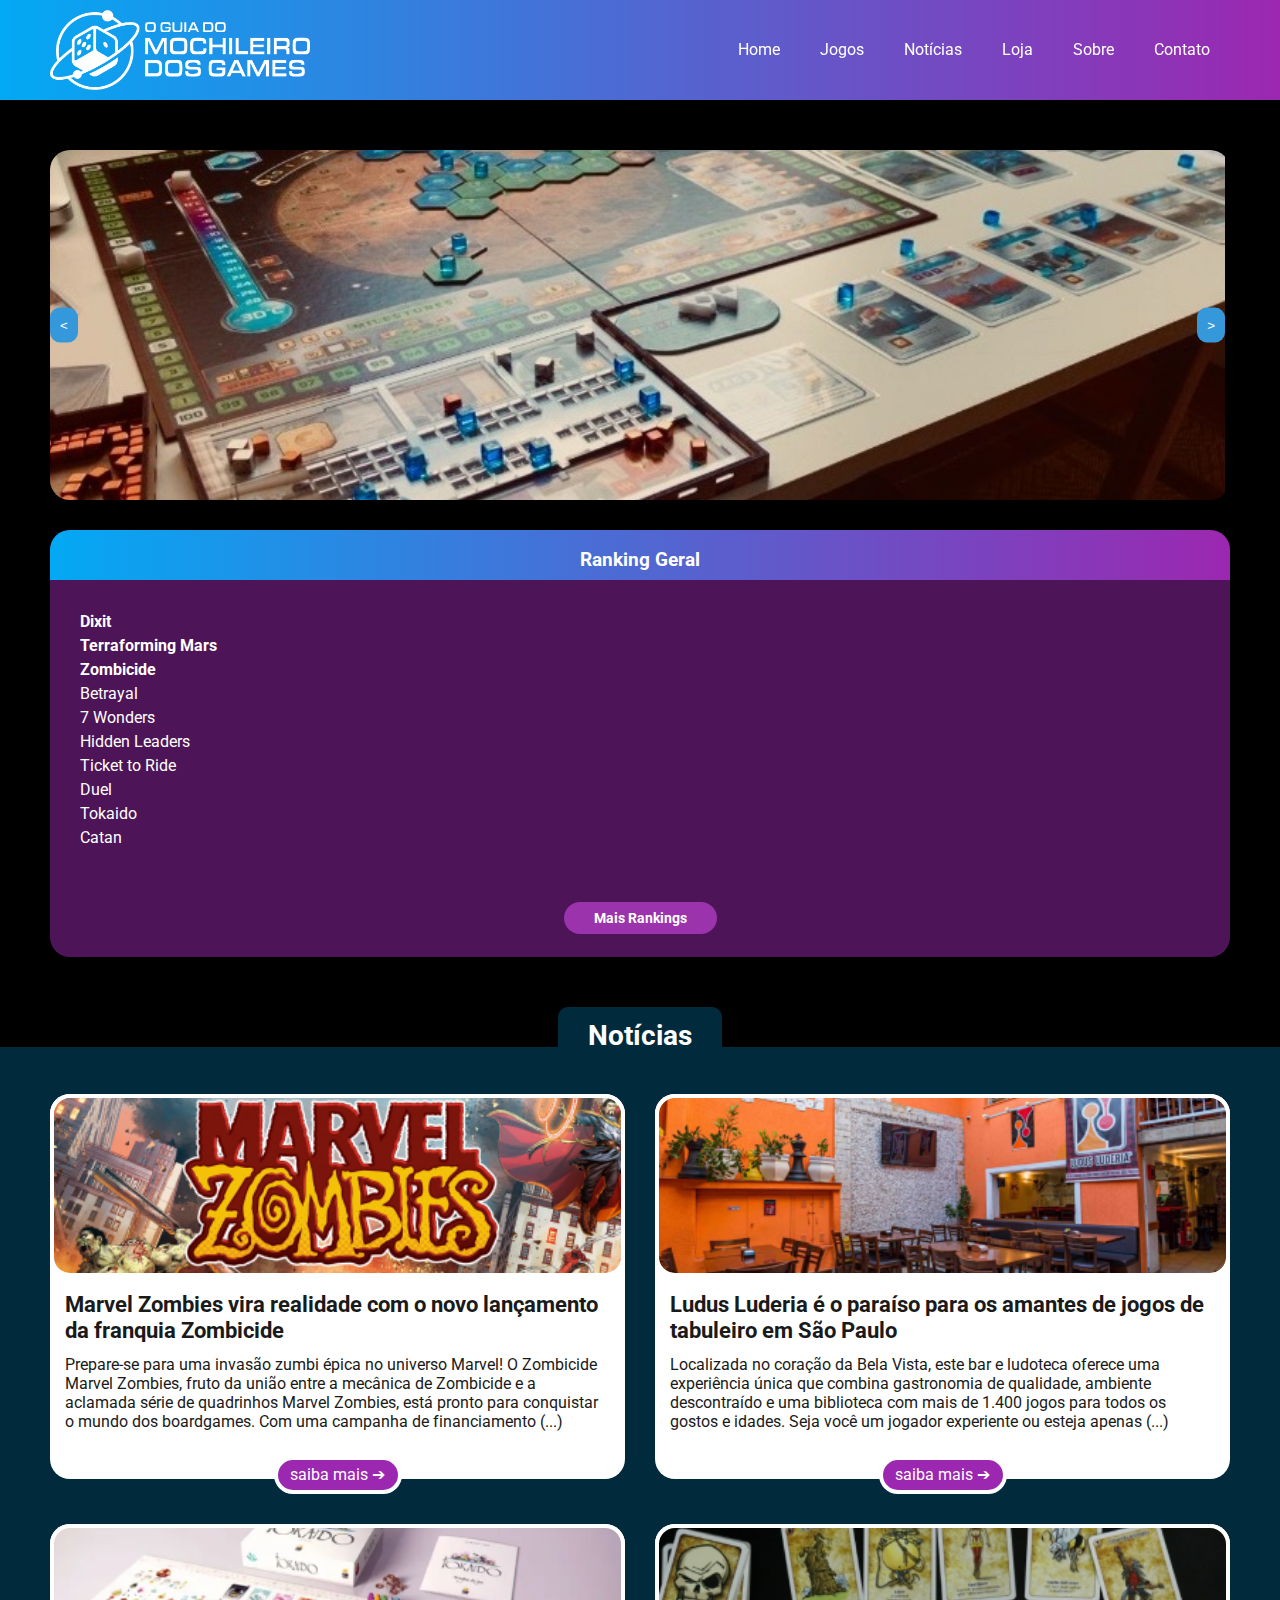
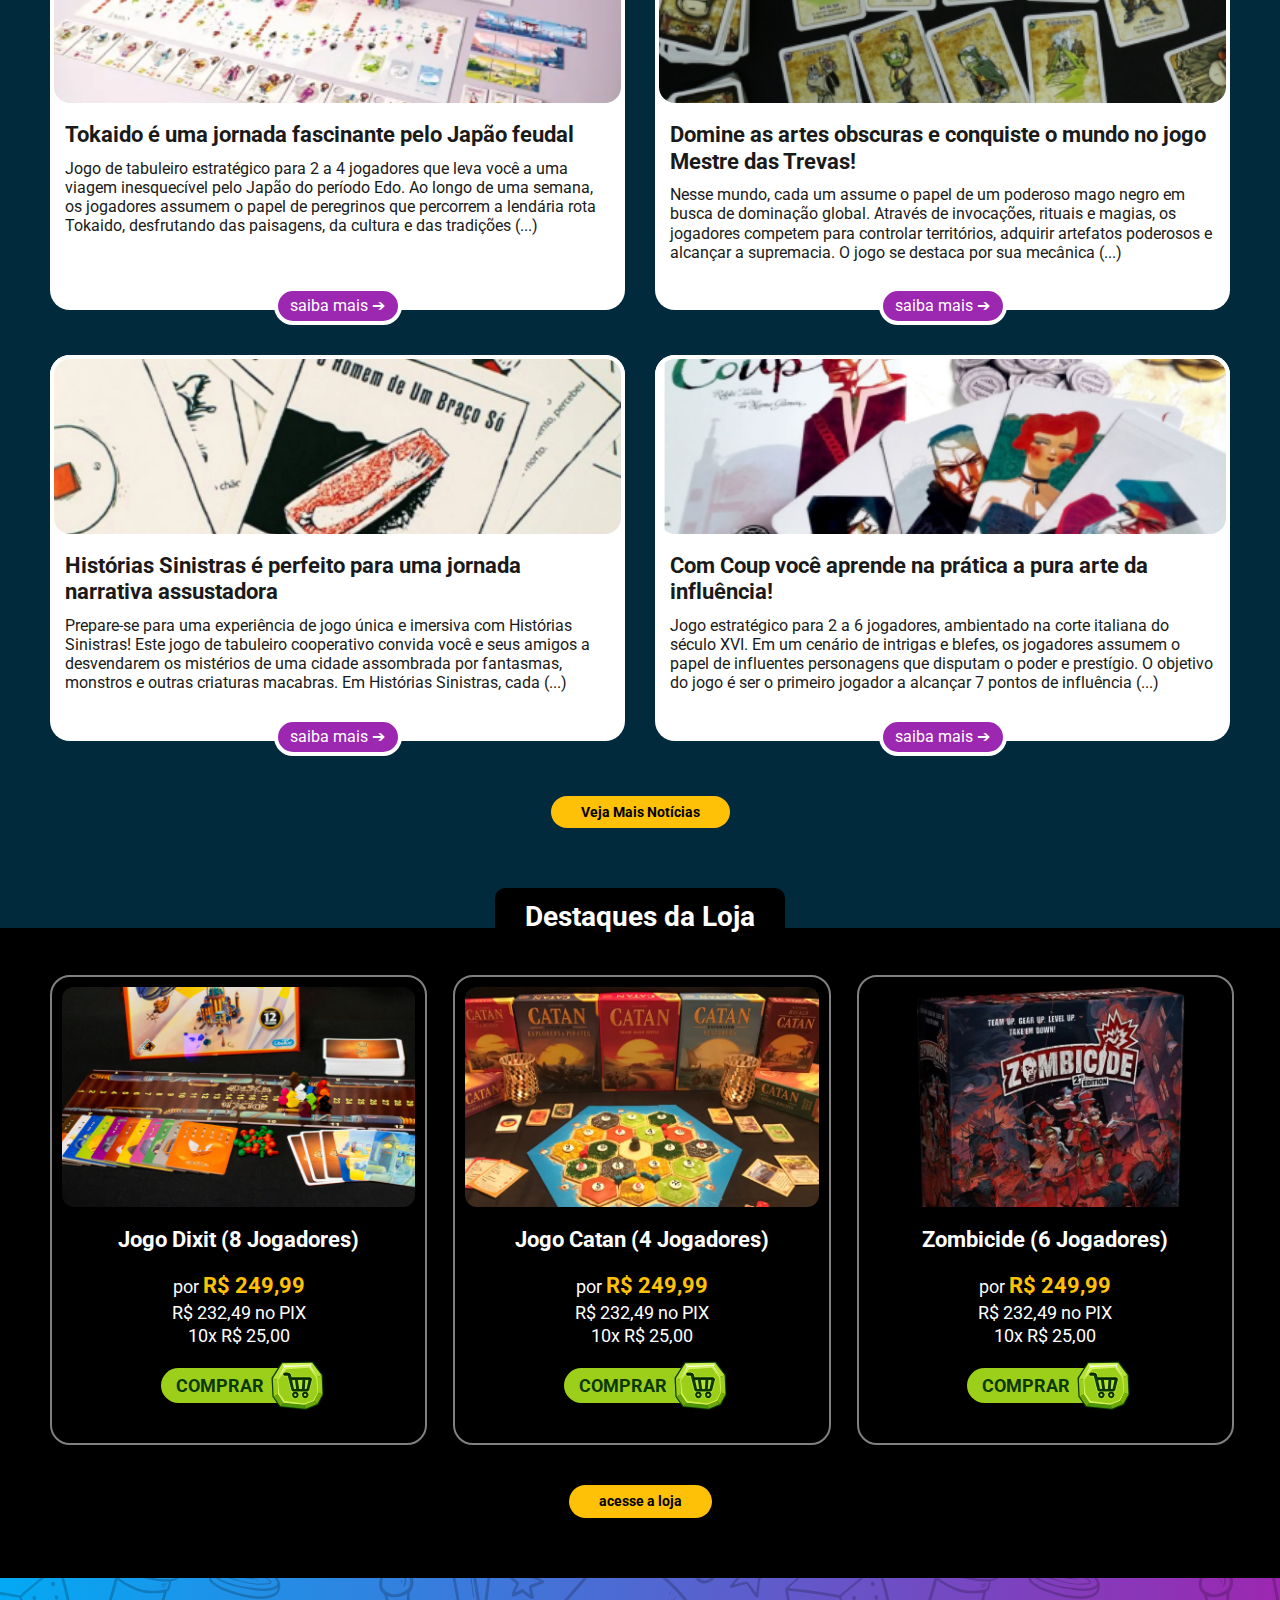
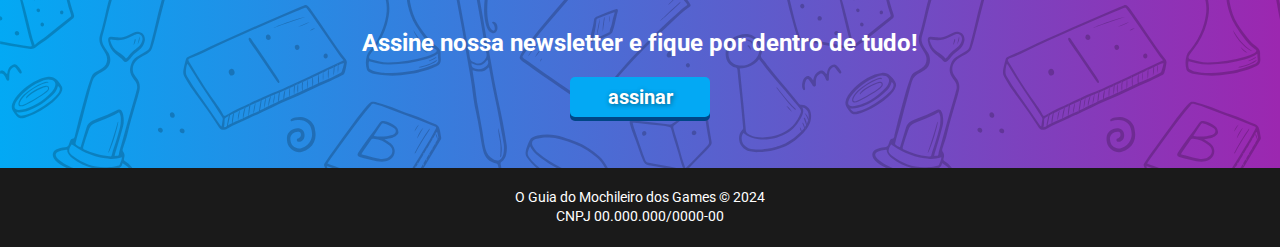
==== commit 0ade44c1: "add navbar responsivo e carrossel de imagens" ====
--- a/index.html
+++ b/index.html
@@ -1,6 +1,9 @@
 <!DOCTYPE html>
 <html lang="en">
 <head>
+
+    <meta name="robots" content="NOINDEX, NOFOLLOW">
+
     <meta charset="UTF-8">
     <meta name="viewport" content="width=device-width, initial-scale=1.0">
     <meta name="keywords" content="games, jogos, jogos de tabuleiro, boardgames">
@@ -12,14 +15,14 @@
     <!-- Google Fonts: Roboto Regular 400 -->
     <link rel="preconnect" href="https://fonts.googleapis.com">
     <link rel="preconnect" href="https://fonts.gstatic.com" crossorigin>
-    <link href="https://fonts.googleapis.com/css2?family=Roboto&display=swap" rel="stylesheet">
+    <link href="https://fonts.googleapis.com/css2?family=Roboto:ital,wght@0,100;0,300;0,400;0,500;0,700;0,900;1,100;1,300;1,400;1,500;1,700;1,900&display=swap" rel="stylesheet">
 </head>
 
 <body>
 
     <header>
         <div class="header-container">
-            <img class="logo-header" src="images/Logo-NegativeWhite.png" alt="Logo Guia do Mochileiro dos Games">
+            <a href="#"><img class="logo-header" src="images/Logo-NegativeWhite.png" alt="Logo Guia do Mochileiro dos Games"></a>
             <nav>
                 <ul class="navbar">
                     <li><a href="index.html">Home</a></li>
@@ -29,6 +32,7 @@
                     <li><a href="sobre.html" target="_self">Sobre</a></li>
                     <li><a href="contato.html" target="_self">Contato</a></li>
                 </ul>
+                <div class="menu-icon">&#9776;</div>
             </nav>
         </div>
     </header>
@@ -38,18 +42,23 @@
             <div class="container-jogos-home">
 
                 <div class="destaque-carrossel">
-                    <div class="destaque-jogo"></div>
+                    <div class="destaque-jogo" style="background-image: url(./images/terraforming-mars-image.jpg);"></div>
+                    <div class="destaque-jogo" style="background-image: url(./images/tokaido.jpeg);"></div>
+                    <div class="destaque-jogo" style="background-image: url(./images/catan.jpeg);"></div>
+                    <!-- Botões de Navegação -->
+                    <button id="prevBtn"><</button>
+                    <button id="nextBtn">></button>
                 </div>
     
                 <div class="ranking-home">
-                    <div class="titulo-ranking">
-                        <h3 class="titulo-ranking-text">Ranking Geral</h3>
-                    </div>
-                    <div class="corpo-ranking">
+                    <div class="ranking-titulo">
+                        <h3 class="ranking-titulo-text">Ranking Geral</h3>
+                    </div>
+                    <div class="ranking-corpo">
                         <ul>
-                            <li class="top-ranking">Dixit</li>
-                            <li class="top-ranking">Terraforming Mars</li>
-                            <li class="top-ranking">Zombicide</li>
+                            <li class="ranking-top">Dixit</li>
+                            <li class="ranking-top">Terraforming Mars</li>
+                            <li class="ranking-top">Zombicide</li>
                             <li class="linha-ranking">Betrayal</li>
                             <li class="linha-ranking">7 Wonders</li>
                             <li class="linha-ranking">Hidden Leaders</li>
@@ -59,8 +68,8 @@
                             <li class="linha-ranking">Catan</li>
                         </ul>
     
-                        <div class="botao-home">
-                            <a class ="linha-botao-jogos" href="jogos/ranking.html" target="_self">Mais Rankings</a>
+                        <div class="home-botao">
+                            <a class ="ranking-botao" href="jogos/ranking.html" target="_self">Mais Rankings</a>
                         </div>
                     </div>
                     
@@ -81,71 +90,63 @@
                     <div class="noticias-article">
 
                         <div class="noticia">
-                            <img class="img-noticia" src="images/marvel-zombies3.png" alt="Imagem jogo zumbicide marvel">
-                                <div class ="text-noticia">
-                                    <h3>Marvel Zombies vira realidade com o novo lançamento da franquia Zombicide</h3>
-                                    <p>Prepare-se para uma invasão zumbi épica no universo Marvel! 
-                                    O Zombicide Marvel Zombies, fruto da união entre a mecânica de Zombicide e a 
-                                    aclamada série de quadrinhos Marvel Zombies, está pronto para conquistar o mundo 
-                                    dos boardgames. Com uma campanha de financiamento (...) </p>
-                                </div>
-                        </div>
-        
-                        <div class="noticia">
-                            <img class="img-noticia" src="images/ludus-luderia1.png" alt="Imagem da Ludus Luderia">
-                                <div class ="text-noticia">
-                                    <h3>Ludus Luderia é o paraíso para os amantes de jogos de tabuleiro em São Paulo</h3>
-                                    <p>Localizada no coração da Bela Vista, este bar e ludoteca oferece uma experiência 
-                                    única que combina gastronomia de qualidade, ambiente descontraído e uma biblioteca com 
-                                    mais de 1.400 jogos para todos os gostos e idades. Seja você um jogador experiente ou 
-                                    esteja apenas (...) </p>
-                                </div>
-                        </div>
-        
-                        <div class="noticia">
-                            <img class="img-noticia" src="images/tokaido1.png" alt="Imagem jogo Tokaido">
-                                <div class ="text-noticia">
-                                    <h3>Tokaido é uma jornada fascinante pelo Japão feudal</h3>
-                                    <p>Jogo de tabuleiro estratégico para 2 a 4 jogadores que leva você a uma viagem inesquecível 
-                                    pelo Japão do período Edo. Ao longo de uma semana, os jogadores assumem o papel de peregrinos 
-                                    que percorrem a lendária rota Tokaido, desfrutando das paisagens, da cultura e das tradições (...) </p>
-                                </div>
-                        </div>
-        
-                        <div class="noticia">
-                            <img class="img-noticia" src="images/mestre-trevas1.png" alt="Imagem jogo Sim Mestre das Trevas">
-                                <div class ="text-noticia">
-                                    <h3>Domine as artes obscuras e conquiste o mundo no jogo Mestre das Trevas!</h3>
-                                    <p>Nesse mundo, cada um assume o papel de um poderoso mago negro em busca de dominação global. 
-                                    Através de invocações, rituais e magias, os jogadores competem para controlar territórios, adquirir 
-                                    artefatos poderosos e alcançar a supremacia. O jogo se destaca por sua mecânica (...) </p>
-                                </div>
-                        </div>
-        
-                        <div class="noticia">
-                            <img class="img-noticia" src="images/historias-sinistras1.png" alt="Imagem jogo Histórias Sinistras">
-                                <div class ="text-noticia">
-                                    <h3>Histórias Sinistras é perfeito para uma jornada narrativa assustadora</h3>
-                                    <p>Prepare-se para uma experiência de jogo única e imersiva com Histórias Sinistras! Este jogo de 
-                                    tabuleiro cooperativo convida você e seus amigos a desvendarem os mistérios de uma cidade assombrada 
-                                    por fantasmas, monstros e outras criaturas macabras. Em Histórias Sinistras, cada (...) </p>
-                                </div>
-                        </div>
-        
-                        <div class="noticia">
-                            <img class="img-noticia" src="images/coup1.png" alt="Imagem jogo Coup">
-                                <div class ="text-noticia">
-                                    <h3>Com Coup você aprende na prática a pura arte da influência!</h3>
-                                    <p>Jogo estratégico para 2 a 6 jogadores, ambientado na corte italiana do século XVI. Em um cenário de 
-                                    intrigas e blefes, os jogadores assumem o papel de influentes personagens que disputam o poder e prestígio. 
-                                    O objetivo do jogo é ser o primeiro jogador a alcançar 7 pontos de influência (...) </p>
-                                </div>
+                            <div class="noticia-img" style="background-image: url('images/marvel-zombies3.png');"></div>
+                            <div class ="noticia-text">
+                                <h3>Marvel Zombies vira realidade com o novo lançamento da franquia Zombicide</h3>
+                                <p>Prepare-se para uma invasão zumbi épica no universo Marvel! O Zombicide Marvel Zombies, fruto da união entre a mecânica de Zombicide e a aclamada série de quadrinhos Marvel Zombies, está pronto para conquistar o mundo dos boardgames. Com uma campanha de financiamento (...)</p>
+                            </div>
+                            <div class="noticia-botao"><a href="#">saiba mais ➔</a></div>
+                        </div>
+
+                        <div class="noticia">
+                            <div class="noticia-img" style="background-image: url('images/ludus-luderia1.png');"></div>
+                            <div class ="noticia-text">
+                                 <h3>Ludus Luderia é o paraíso para os amantes de jogos de tabuleiro em São Paulo</h3>
+                                 <p>Localizada no coração da Bela Vista, este bar e ludoteca oferece uma experiência única que combina gastronomia de qualidade, ambiente descontraído e uma biblioteca com mais de 1.400 jogos para todos os gostos e idades. Seja você um jogador experiente ou esteja apenas (...)</p>
+                            </div>
+                            <div class="noticia-botao"><a href="#">saiba mais ➔</a></div>
+                        </div>
+
+                        <div class="noticia">
+                            <div class="noticia-img" style="background-image: url('images/tokaido1.png');"></div>
+                            <div class ="noticia-text">
+                                 <h3>Tokaido é uma jornada fascinante pelo Japão feudal</h3>
+                                 <p>Jogo de tabuleiro estratégico para 2 a 4 jogadores que leva você a uma viagem inesquecível pelo Japão do período Edo. Ao longo de uma semana, os jogadores assumem o papel de peregrinos que percorrem a lendária rota Tokaido, desfrutando das paisagens, da cultura e das tradições (...)</p>
+                            </div>
+                            <div class="noticia-botao"><a href="#">saiba mais ➔</a></div>
+                        </div>
+
+                        <div class="noticia">
+                            <div class="noticia-img" style="background-image: url('images/mestre-trevas1.png');"></div>
+                            <div class ="noticia-text">
+                                <h3>Domine as artes obscuras e conquiste o mundo no jogo Mestre das Trevas!</h3>
+                                <p>Nesse mundo, cada um assume o papel de um poderoso mago negro em busca de dominação global. Através de invocações, rituais e magias, os jogadores competem para controlar territórios, adquirir artefatos poderosos e alcançar a supremacia. O jogo se destaca por sua mecânica (...)</p>
+                            </div>
+                            <div class="noticia-botao"><a href="#">saiba mais ➔</a></div>
+                        </div>
+
+                        <div class="noticia">
+                            <div class="noticia-img" style="background-image: url('images/historias-sinistras1.png');"></div>
+                            <div class ="noticia-text">
+                                <h3>Histórias Sinistras é perfeito para uma jornada narrativa assustadora</h3>
+                                <p>Prepare-se para uma experiência de jogo única e imersiva com Histórias Sinistras! Este jogo de tabuleiro cooperativo convida você e seus amigos a desvendarem os mistérios de uma cidade assombrada por fantasmas, monstros e outras criaturas macabras. Em Histórias Sinistras, cada (...)</p>
+                            </div>
+                            <div class="noticia-botao"><a href="#">saiba mais ➔</a></div>
+                        </div>
+
+                        <div class="noticia">
+                            <div class="noticia-img" style="background-image: url('images/coup1.png');"></div>
+                            <div class ="noticia-text">
+                                <h3>Com Coup você aprende na prática a pura arte da influência!</h3>
+                                <p>Jogo estratégico para 2 a 6 jogadores, ambientado na corte italiana do século XVI. Em um cenário de intrigas e blefes, os jogadores assumem o papel de influentes personagens que disputam o poder e prestígio. O objetivo do jogo é ser o primeiro jogador a alcançar 7 pontos de influência (...)</p>
+                            </div>
+                            <div class="noticia-botao"><a href="#">saiba mais ➔</a></div>
                         </div>
 
                     </div>
                         
-                    <div class="botao-home-2">
-                            <a class ="linha-botao-jogos-2" href="noticias.html" target="_self">Veja Mais Notícias</a>
+                    <div class="botao-mais">
+                            <a href="noticias.html" target="_self">Veja Mais Notícias</a>
                     </div>
 
                 </article>
@@ -164,56 +165,52 @@
                     </div>
                     
                     <div class="loja-article">
-    
+
                         <div class="loja-jogo">
-                            <img class="img-loja" src="images/dixit1.png" alt="Imagem jogo Dixit">
-                                <h3 class="titulo-jogo1">Jogo Dixit (8 Jogadores)</h3>
-                                <div class="text-destaque">
-                                    <p><span class="preco-antigo">por R$ 249,99 </span> <br>
-                                    R$ 232,49 no PIX <br>
-                                    10x R$ 25,00</p>
-                                    <div class="botao-home-comprar">
-                                        <a class ="linha-botao-comprar"  href="loja.html" target="_self">Comprar</a>
-                                        <img class="img-carrinho" src="images/carrinho.png" alt="Imagem carrinho de compras">
-                                    </div>
+                            <div class="loja-img" style="background-image: url('images/dixit1.png');"></div>
+                            <div class="loja-jogo-texto">
+                                <h3>Jogo Dixit <span class="text-nowrap">(8 Jogadores)</span></h3>
+                                <p>por <span class="loja-jogo-preco"> R$ 249,99 </span> <br>
+                                R$ 232,49 no PIX <br>
+                                10x R$ 25,00</p>
+                                <div class="loja-botao-comprar">
+                                    <a href="loja.html" target="_self">Comprar <img src="images/elements/component-icon-cart-green.svg" alt="Imagem carrinho de compras"></a>
+                                    
                                 </div>
-    
-                        </div>
-    
+                            </div>
+                        </div>
+
                         <div class="loja-jogo">
-                            <img class="img-loja" src="images/catan1.png" alt="Imagem jogo Catan">
-                                <h3 class="titulo-jogo2">Jogo Catan (4 Jogadores)</h3>
-                                <div class="text-destaque">
-                                    <p><span class="preco-antigo">por R$ 249,99</span> <br>
-                                    R$ 232,49 no PIX <br>
-                                    10x R$ 25,00</p>
-                                    <div class="botao-home-comprar">
-                                        <a class ="linha-botao-comprar" href="loja.html" target="_self">Comprar</a>
-                                        <img class="img-carrinho" src="images/carrinho.png" alt="Imagem carrinho de compras">
-                                    </div>
+                            <div class="loja-img" style="background-image: url('images/catan1.png');"></div>
+                            <div class="loja-jogo-texto">
+                                <h3>Jogo Catan <span class="text-nowrap">(4 Jogadores)</span></h3>
+                                <p>por <span class="loja-jogo-preco"> R$ 249,99 </span> <br>
+                                R$ 232,49 no PIX <br>
+                                10x R$ 25,00</p>
+                                <div class="loja-botao-comprar">
+                                    <a href="loja.html" target="_self">Comprar <img src="images/elements/component-icon-cart-green.svg" alt="Imagem carrinho de compras"></a>
+                                    
                                 </div>
-                        </div>
-    
+                            </div>
+                        </div>
+
                         <div class="loja-jogo">
-                            <img class="img-loja" src="images/zombicide1.png" alt="Imagem jogo Zombicide">
-                                <h3 class="titulo-jogo3">Zombicide (6 Jogadores)</h3>
-                                <div class="text-destaque">
-                                    <p><span class="preco-antigo">por R$ 249,99</span> <br>
-                                    R$ 232,49 no PIX <br>
-                                    10x R$ 25,00</p>
-                                    <div class="botao-home-comprar">
-                                        <a class ="linha-botao-comprar" href="loja.html" target="_self">Comprar</a>
-                                        <img class="img-carrinho" src="images/carrinho.png" alt="Imagem carrinho de compras">
-                                    </div>
-                                </div>                    
-                        </div>
-    
-                        <div> </div>
-                        <div class="botao-loja-2">
-                            <a class ="linha-botao-loja-2" href="loja.html" target="_self">Acessar a Loja</a>
-                        </div>
-                        <div> </div>
-    
+                            <div class="loja-img" style="background-image: url('images/zombicide1.png');"></div>
+                            <div class="loja-jogo-texto">
+                                <h3>Zombicide <span class="text-nowrap">(6 Jogadores)</span></h3>
+                                <p>por <span class="loja-jogo-preco"> R$ 249,99 </span> <br>
+                                R$ 232,49 no PIX <br>
+                                10x R$ 25,00</p>
+                                <div class="loja-botao-comprar">
+                                    <a href="loja.html" target="_self">Comprar <img src="images/elements/component-icon-cart-green.svg" alt="Imagem carrinho de compras"></a>
+                                    
+                                </div>
+                            </div>
+                        </div>
+                    </div>
+                        
+                    <div class="botao-mais">
+                            <a href="">acesse a loja</a>
                     </div>
                 </article>
 
@@ -222,13 +219,13 @@
 
         <section id="newsletter">
 
-            <aside>
-                <h2 class="titulo-newsletter">Assine nossa newsletter</h2>
-                <form action="/action_page.php">
-                    <input type="text" id="lname" name="lname" placeholder="E-mail"><br><br>
-                    <input type="submit" value="Quero assinar!">
-                </form> 
-            </aside>
+            <div class="newsletter-container">
+                <h2 class="titulo-newsletter">Assine nossa newsletter e fique por dentro de tudo!</h2>
+                        
+                <div class="newsletter-botao">
+                        <a href="">assinar</a>
+                </div>
+            </div>
 
         </section>
     </main>
@@ -238,5 +235,7 @@
         <p>O Guia do Mochileiro dos Games &copy; 2024</p>
         <p>CNPJ 00.000.000/0000-00</p>
     </footer>
+
+    <script src="scripts/index.js"></script>
 </body>
 </html>
--- a/styles/styles.css
+++ b/styles/styles.css
@@ -7,37 +7,72 @@
     padding: 0;
     background-color: black;
     font-family: 'Roboto', sans-serif;
+    font-feature-settings: 'liga' off;
+    font-style: normal;
     color: white;
-}
-
+    min-width: 400px;
+}
 header {
     display: flex;
     width: auto;
     height: 100px;
     justify-content: center;
     align-items: center;
-
-    /* Estou retirando o gap para ser responsivo utilizando flex + justify-content (com a criacao da div header-container) 
-    gap: 480px; */ /*gap entre o logo e o menu*/
-
     flex-shrink: 0;
-    background: var(--Degrad, linear-gradient(90deg, #03A9F4 -0.14%, #9C27B0 100.14%));
-}
-
+    background: linear-gradient(90deg, #03A9F4 -0.14%, #9C27B0 100.14%);
+}
 .header-container {
   width: 100%;
+  height: 100%;
   max-width: 1440px;
   display: flex;
   justify-content: space-between;
   margin: 0 50px;
 }
-
-.logo-header {
-    width: 260px;
-    height: 79.857px;
-    justify-content: center;
-    align-items: center;
-    flex-shrink: 0;
+.text-nowrap {
+  white-space: nowrap;
+}
+.botao-mais {
+  display: flex;
+  justify-content: center;
+  margin: 20px 0;
+}
+.botao-mais a {
+  background-color: #FFC107;
+  padding: 8px 30px;
+  border-radius:30px;
+  text-align: center;
+  align-items: center;
+  font-family: Roboto;
+  font-size: 14px;
+  font-weight: 700;
+  line-height: 120%;
+  text-decoration: none;
+  color: black;
+}
+.botao-mais a:hover {
+  animation-duration: 1s;
+  animation-name: botao-brilho ;
+  animation-iteration-count: infinite;
+}
+/* glowing for buttons */
+
+@keyframes botao-brilho {
+  0% {
+    -webkit-box-shadow:0px 0px 0px 0px #ffc107;
+    -moz-box-shadow: 0px 0px 0px 0px #ffc107;
+    box-shadow: 0px 0px 0px 0px #ffc107;
+  }
+  50% {
+    -webkit-box-shadow:0px 0px 15px 0px #ffc107;
+    -moz-box-shadow: 0px 0px 15px 0px #ffc107;
+    box-shadow: 0px 0px 15px 0px #ffc107;
+  }
+  100% {
+    -webkit-box-shadow:0px 0px 0px 0px #ffc107;
+    -moz-box-shadow: 0px 0px 0px 0px #ffc107;
+    box-shadow: 0px 0px 0px 0px #ffc107;
+  }
 }
 
 /* section titles */
@@ -59,25 +94,65 @@
 
 /* ----- End - General ----- */
 
-/* ----- Start - Navbar ----- */
+/* ----- Start - Header ----- */
+
+/* Fixed header */
+
+header {
+  position: fixed;
+  width: 100%;
+  /* Drop shadow */
+  -webkit-box-shadow: 0px 3px 10px 0px rgba(0,0,0,0.5);
+  -moz-box-shadow: 0px 3px 10px 0px rgba(0,0,0,0.5);
+  box-shadow: 0px 3px 10px 0px rgba(0,0,0,0.5);
+}
+main {
+  padding-top: 100px;
+}
+
+/* Logo */
+
+.logo-header {
+  width: 260px;
+  height: 79.857px;
+  justify-content: center;
+  align-items: center;
+  flex-shrink: 0;
+  margin: auto auto auto 0;
+}
+
+/* Nav */
 
 .header-container > nav {
   display: flex;
   align-items: center;
 }
 
-.navbar{
-    display: flex;
-    gap: 20px;
-    list-style-type: none;
-    color: #FFF;
-    text-align: center;
-    font-family: Roboto;
-    font-size: 16px;
-    font-style: normal;
-    font-weight: 400;
-    line-height: 150%; /* 24px */
-    letter-spacing: -0.176px;
+.navbar , .navbar li , .header-container a {
+  height: 100%;
+  display: flex;
+  align-items: center;
+  justify-content: center;
+} 
+
+.navbar {
+  list-style-type: none;
+  color: #FFF;
+  text-align: center;
+  font-family: Roboto;
+  font-size: 16px;
+  font-style: normal;
+  font-weight: 400;
+  line-height: 150%; /* 24px */
+}
+
+.navbar li {
+  padding: 0 20px;
+  background: none;
+}
+
+.navbar li:hover {
+  background: linear-gradient(180deg, rgba(255, 255, 255, 0.00) 10%, rgba(255, 255, 255, 0.15) 40%, rgba(255, 255, 255, 0.15) 60%, rgba(255, 255, 255, 0.00) 90%);
 }
 
 .navbar a {
@@ -85,7 +160,17 @@
     color: inherit;
 }
 
-/* ----- End - Navbar ----- */
+.navbar li:hover a {
+  font-weight: 600;
+}
+
+.menu-icon {
+  font-size: 24px;
+  cursor: pointer;
+  display: none;
+}
+
+/* ----- End - Header ----- */
 
 /* ----- Start - Home ----- */
 
@@ -102,24 +187,52 @@
   width: 100%;
   margin: 50px;
   display: grid;
-    column-gap: 30px;
+    gap: 30px;
     grid-template-columns: 9fr 3fr;
     grid-template-rows: 1fr;
   height: 515px;
 }
-
 .destaque-carrossel {
   width: 100%;
   height: 100%;
   border-radius: 20px;
-  overflow: hidden;    
-}
+  overflow: hidden;
+  display: flex; /* Adicionando um layout flexível */
+  position: relative; /* Permitindo um posicionamento relativo para os botões */
+  justify-content: center;
+}
+
 .destaque-jogo {
   width: 100%;
   height: 100%;
-  background-image: url(../images/terraforming-mars-image.jpg);
   background-position: center;
   background-size: cover;
+  display: none;
+  flex: 0 0 100%; /* Definindo a largura das imagens */
+  margin-right: 10px; /* Adicionando margem entre as imagens */
+  z-index: -999;
+}
+
+
+#prevBtn,
+#nextBtn {
+  position: absolute;
+  top: 50%;
+  transform: translateY(-50%);
+  background-color: #3498db;
+  color: #fff;
+  border: none;
+  padding: 10px;
+  cursor: pointer;
+  border-radius: 10px;
+}
+
+#prevBtn {
+  left: 0;
+}
+
+#nextBtn {
+  right: 5px;
 }
 
   .ranking-home {
@@ -131,11 +244,11 @@
     background: #4E1458;
   }
 
-  .top-ranking {
+  .ranking-top {
     font-weight: bold;
   }
 
-  .titulo-ranking {
+  .ranking-titulo {
     text-align: center;
     width: 100%;
     height: 50px;
@@ -143,12 +256,12 @@
     margin: 0;
   }
 
-  .titulo-ranking-text {
+  .ranking-titulo-text {
     margin: 0;
     padding: 1em;
   }
 
-  .corpo-ranking {
+  .ranking-corpo {
     margin: 0;
     padding: 30px;
     font-size: 16px;
@@ -158,12 +271,12 @@
     justify-content: space-between;
 }
 
-  .corpo-ranking li {
+  .ranking-corpo li {
     list-style-type: none;
     line-height: 1.5;
   }
 
-  .botao-home {
+  .home-botao {
     margin:auto;
     padding: 30px;
     text-align: center;
@@ -173,31 +286,55 @@
     line-height: 120%;
   }
 
-  .linha-botao-jogos {
+  .ranking-botao {
     background-color: #9b33ad;
     padding: 8px 30px;
     border-radius:80px;
     text-align: center;
   }
 
-  .linha-botao-jogos:hover {
-    background-color: #552ce9;
-    transition-delay: 0.07s;
-  }
-
-  .botao-home a {
+  .ranking-botao:hover {
+    animation-duration: 1s;
+    animation-name: botao-brilho ;
+    animation-iteration-count: infinite;
+  }
+
+  .home-botao a {
     text-decoration: none;
     color: inherit;
     white-space: nowrap;
   }
 
+  /* destaques - responsividade */
+  
+  @media screen and (min-width: 769px) and (max-width: 1280px) {
+    .container-jogos-home {
+      margin: 50px;
+      display: grid;
+        gap: 30px;
+        grid-template-columns: 100%;
+        grid-template-rows: 350px auto;
+      height: auto;
+    }
+  }
+  @media screen and (max-width: 768px) {
+    .container-jogos-home {
+      margin: 50px;
+      display: grid;
+        gap: 30px;
+        grid-template-columns: 100%;
+        grid-template-rows: 350px auto;
+      height: auto;
+    }
+  }
+
   /* Noticias */
 
   #noticias {
     background-color: #012A3D;
     display: flex;
     justify-content: center;
-    margin-top: 40px;
+    margin: 40px 0 0 0;
   }
 
   .noticias-container {
@@ -214,17 +351,8 @@
     width: 100%;
   }
 
-  .item {
-    background-color: black;
-  }
-
-  .item2 {
-    background-color: #012A3D;
-    border-radius: 5px 5px 0px 0px;
-    padding: 2px 60px;
-  }
-
   .noticias-article {
+    width: 100%;
     margin: 40px 0;
     display: grid;
     grid-template-columns: 1fr 1fr 1fr;
@@ -233,50 +361,66 @@
     row-gap: 50px;
   }
 
-  .img-noticia {
-    border-radius: 10px;
+  .noticia {
+    display: flex;
+    flex-direction: column;
+    border-radius: 20px;
+    background: #FFF;
+    overflow: visible;
     width: 100%;
     height: auto;
-  }
-
-  .noticia {
-    background-color: white;
-    padding: 5px;
-    border-radius: 15px;
-    color: black;
+    margin-bottom: 15px;
+  }
+
+  .noticia-img {
+    border-radius: 20px;
+    border: 4px solid #FFF;
+    height: 175px;
+    flex-shrink: 0;
+    background-position: center;
+    background-repeat: no-repeat;
+    background-size: cover;
   }
   
-
-  .text-noticia {
-    margin: 10px;
-    text-align: center;
-  }
-
-  .linha-botao-jogos-2 {
-    background-color: #FFC107;
-    padding: 8px 30px;
-    border-radius:30px;
-    text-align: center;
-    align-items: center;
-  }
-
-  .linha-botao-jogos-2:hover {
-    background-color: #836200;
-    transition-delay: 0.07s;
-  }
-
-  .botao-home-2 {
-    display: flex;
-    justify-content: center;
-  }
-
-  .botao-home-2 a {
-    font-family: Roboto;
-    font-size: 14px;
+  .noticia-text {
+    color: #1A1A1A;
+    padding: 15px;
+  }
+  .noticia-text h3 {
+    font-size: 22px;
     font-weight: 700;
     line-height: 120%;
+  }
+  .noticia-text p {
+    margin-top: 10px;
+    font-size: 16px;
+    font-weight: 400;
+    line-height: 120%;
+  }
+  .noticia-botao {
+    width: 100%;
+    display: flex;
+    align-items: flex-end;
+    flex-grow: 1;
+  }
+  .noticia-botao a {
+    margin: 10px auto -15px auto;
+    display: flex;
+    align-items: center;
+    justify-content: center;
+    width: 120px;
+    height: 30px;
+    border-radius: 20px;
+    border: 4px solid #FFF;
+    background: #9C27B0;
+    color: #FFF;
+    line-height: 1;
     text-decoration: none;
-    color: black;
+  }
+  .noticia-botao a:hover {
+    animation-duration: 1s;
+    animation-name: botao-brilho ;
+    animation-iteration-count: infinite;
   }
 
   .titulo-destaques {
@@ -287,10 +431,25 @@
     justify-items: center;
   }
 
-  .item4 {
-    background-color: black;
-    border-radius: 5px 5px 0px 0px;
-    padding: 2px 60px;
+  /* noticias - responsividade */
+
+  @media screen and (min-width: 769px) and (max-width: 1280px) {
+    .noticias-article {
+      margin: 40px 0;
+      display: grid;
+        gap: 30px;
+        grid-template-columns: 1fr 1fr;
+      height: auto;
+    }
+  }
+  @media screen and (max-width: 768px) {
+    .noticias-article {
+      margin: 40px 0;
+      display: grid;
+        gap: 30px;
+        grid-template-columns: 1fr;
+      height: auto;
+    }
   }
 
  /* Loja */
@@ -311,101 +470,248 @@
     background-color: #000000;
   }
 
+  .loja-container > article {
+    width: 100%;
+  }
+
   .loja-article {
+    width: 100%;
+    margin: 40px 0;
     display: grid;
     grid-template-columns: 1fr 1fr 1fr;
-    grid-template-rows: 5fr 5fr 1fr;
-    padding: 20px;
-    justify-items: center;
-  }
-
+    column-gap: 30px;
+    row-gap: 50px;
+  }
   .loja-jogo {
-    border: 0.5px solid white;
-    margin: 30px;
-    border-radius: 15px;
-    padding: 5px;
+    display: flex;
+    flex-direction: column;
+    border-radius: 20px;
+    width: 100%;
+    height: auto;
     color: white;
-  }
-
-  .img-loja {
-    border-radius: 10px;
-  }
-
-  .text-destaque {
+    border-radius: 20px;
+    border: 2px solid #808080;
+  }
+  .loja-img {
     margin: 10px;
-  }
-
-  .preco-antigo {
+    border-radius: 12px;
+    height: 220px;
+    background-position: center;
+    background-repeat: no-repeat;
+    background-size: cover;
+  }
+  .loja-jogo-texto {
+    margin: 10px;
+    padding-bottom: 10px;
+    display: grid;
+    grid-template-areas:
+    "loja-jogo-titulo loja-jogo-titulo"
+    "loja-jogo-preço loja-jogo-botao";
+    grid-template-columns: 1fr 1fr;
+    grid-template-rows: auto;
+  }
+  .loja-jogo-texto h3 {
+    grid-area: loja-jogo-titulo;
+    padding: 0 15px 20px;
+    font-size: 22px;
+    font-style: normal;
+    font-weight: 700;
+  }
+  .loja-jogo-texto p {
+    grid-area: loja-jogo-preço;
+    padding: 0 15px;
+    font-size: 18px;
+    font-style: normal;
+    line-height: 130%;
+  }
+  .loja-jogo-texto .loja-botao-comprar {
+    grid-area: loja-jogo-botao;
+    padding: 0 15px;
+    display: flex;
+    justify-content: flex-end;
+    align-items: center;
+  }
+  .loja-jogo-preco {
     color:#FFC107;
-  }
-
-  .text-destaque {
-    display: grid;
-    grid-template-columns: 5fr 3fr;
-  }
-
-  .linha-botao-comprar {
+    font-size: 22px;
+    font-weight: 700;
+    line-height: 130%;
+  }
+
+  .loja-botao-comprar a {
+    display: flex;
+    align-items: center;
     background-color: #9CCF19;
-    padding: 8px 30px;
-    border-radius:30px;
+    padding: 0 0 0 15px;
+    margin: 20px 0;
+    border-radius: 30px;
     text-align: center;
-  }
-
-  .linha-botao-comprar:hover {
-    background-color: #668712;
-    transition-delay: 0.07s;
-  }
-
-  .botao-home-comprar {
-    display: flex;
-    padding: 30px;
-    text-align: center;
-    font-family: Roboto;
-    font-size: 14px;
+    white-space: nowrap;
+    font-size: 18px;
+    font-style: normal;
     font-weight: 700;
     line-height: 120%;
-  }
-
-  .botao-home-comprar a {
-    align-content: center;
+    color: #0B3806;
     text-decoration: none;
-    color: black;
-    padding-top: 11px;
-  }
-
-  .img-carrinho {
-    background-color:#9CCF19;
-    border-radius: 20px;
-    padding: 5px;
-    margin-left: -25px;
-    border: 0.2px solid #668712; 
-  }
-
-
-  .linha-botao-loja-2 {
-    background-color: #FFC107;
-    padding: 8px 30px;
-    border-radius:30px;
+    text-transform: uppercase;
+  }
+  .loja-botao-comprar img {
+    width: 53px;
+    height: 49px;
+    margin: -7px -7px -7px 7px;
+  }
+  .loja-botao-comprar a:hover {
+    animation-duration: 1s;
+    animation-name: botao-brilho ;
+    animation-iteration-count: infinite;
+  }
+
+  /* loja - responsividade */
+
+  @media screen and (min-width: 769px) and (max-width: 1280px) {
+    .loja-jogo-texto {
+      margin: 10px;
+      display: grid;
+      grid-template-areas:
+      "loja-jogo-titulo"
+      "loja-jogo-preço"
+      "loja-jogo-botao";
+      grid-template-columns: 1fr;
+      grid-template-rows: auto;
+    }
+    .loja-jogo-texto h3 , .loja-jogo-texto p {
+      text-align: center;
+    }
+    .loja-botao-comprar {
+      margin-right: auto;
+      margin-left: auto;
+    }
+  }
+  @media screen and (max-width: 768px) {
+    .loja-jogo-texto {
+      margin: 20px 10px 10px 10px;
+      display: grid;
+      grid-template-areas:
+      "loja-jogo-titulo"
+      "loja-jogo-preço"
+      "loja-jogo-botao";
+      grid-template-columns: 1fr;
+      grid-template-rows: auto;
+    }
+    .loja-article {
+      width: 100%;
+      margin: 40px 0;
+      display: grid;
+      grid-template-columns: 1fr;
+    }
+    .loja-img {
+      height: auto;
+      width: 100%;
+    }
+    .loja-jogo {
+      flex-direction: row;
+    }
+  }
+
+  /* newsletter */
+
+  #newsletter {
+    width: 100%;
+    display: flex;
+    height: 190px;
+    justify-content: center;
+    align-items: center;
+    background: linear-gradient(90deg, #03A9F4 0%, #9C27B0 100%);
+  }
+  .newsletter-container {
     text-align: center;
-  }
-
-  .linha-botao-loja-2:hover {
-    background-color: #836200;
-    transition-delay: 0.07s;
-  }
-
-  .botao-loja-2 {
-    padding: 30px;
+    padding: 0 20px;
+    margin: 0;
+    width: 100%;
+    display: flex;
+    flex-direction: column;
+    height: 190px;
+    justify-content: center;
+    align-items: center;
+    background-image: url(../images/elements/newsletter-background.svg);
+    background-position: center;
+    background-size: cover;
+  }
+  .newsletter-botao {
+    margin-top: 20px;
+    display: flex;
+    align-items: center;
+    justify-items: center;
     text-align: center;
-    font-family: Roboto;
+    text-shadow: 1px 1px 5px rgba(0, 0, 0, 0.45);
+    font-size: 20px;
+    font-weight: 700;
+    width: 140px;
+    height: 40px;
+    border-radius: 5px;
+    background: #03A9F4;
+    box-shadow: 0px 4px 0px 0px #004687;
+  }
+  .newsletter-botao a {
+    width: 100%;
+    color: #FFF;
+    text-decoration: none;
+  }
+
+  /* footer */
+
+  footer {
+    margin: 0;
+    padding: 20px;
+    display: flex;
+    flex-direction: column;
+    align-items: center;
+    justify-content: center;
+    background-color: #1A1A1A;
     font-size: 14px;
-    font-weight: 700;
-    line-height: 120%;
-  }
-
-  .botao-loja-2 a {
-    text-decoration: none;
-    color: black;
+    line-height: 1.4;
   }
 
 /* ----- End - Home ----- */
+
+@media screen and (max-width: 768px) {
+
+.container-jogos-home{
+  margin-top: 80px;
+}
+
+  .navbar {
+      display: none;
+      flex-direction: column;
+      position: absolute;
+      top: 60px;
+      right: 0;
+      background-color: #333;
+      width: 100%;
+      text-align: center;
+  }
+
+  .navbar.show {
+      display: flex;
+      background-color: #4E1458;
+      height: auto;
+      width: min-content;
+      border-radius: 10px;
+  }
+
+  .navbar.show li:hover {
+    background: linear-gradient(180deg, rgba(255, 255, 255, 0.00) 10%, rgba(255, 255, 255, 0.15) 40%, rgba(255, 255, 255, 0.15) 60%, rgba(255, 255, 255, 0.00) 90%);
+  }
+
+  .navbar.show li:hover a {
+    font-weight: 600;
+  }
+
+  .navbar li {
+      margin: 10px 0;
+  }
+
+  .menu-icon {
+      display: block;
+  }
+}